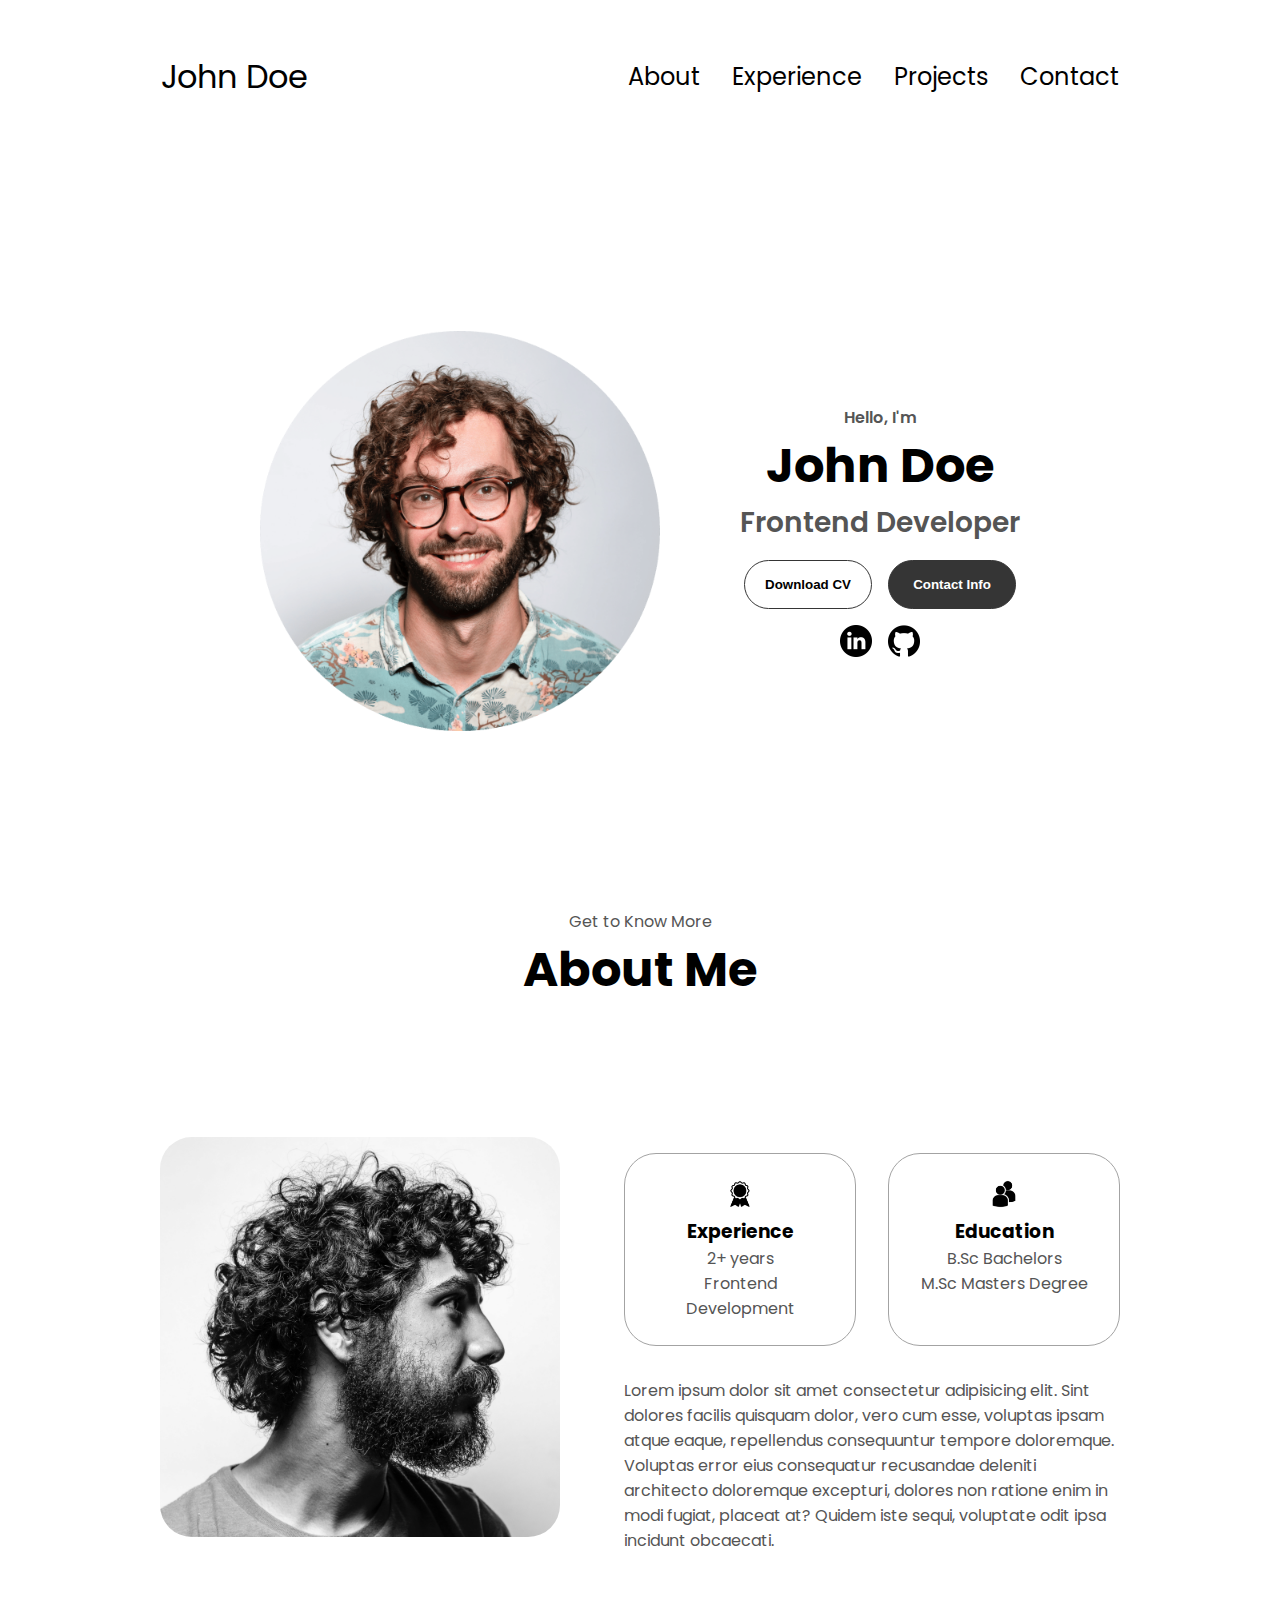
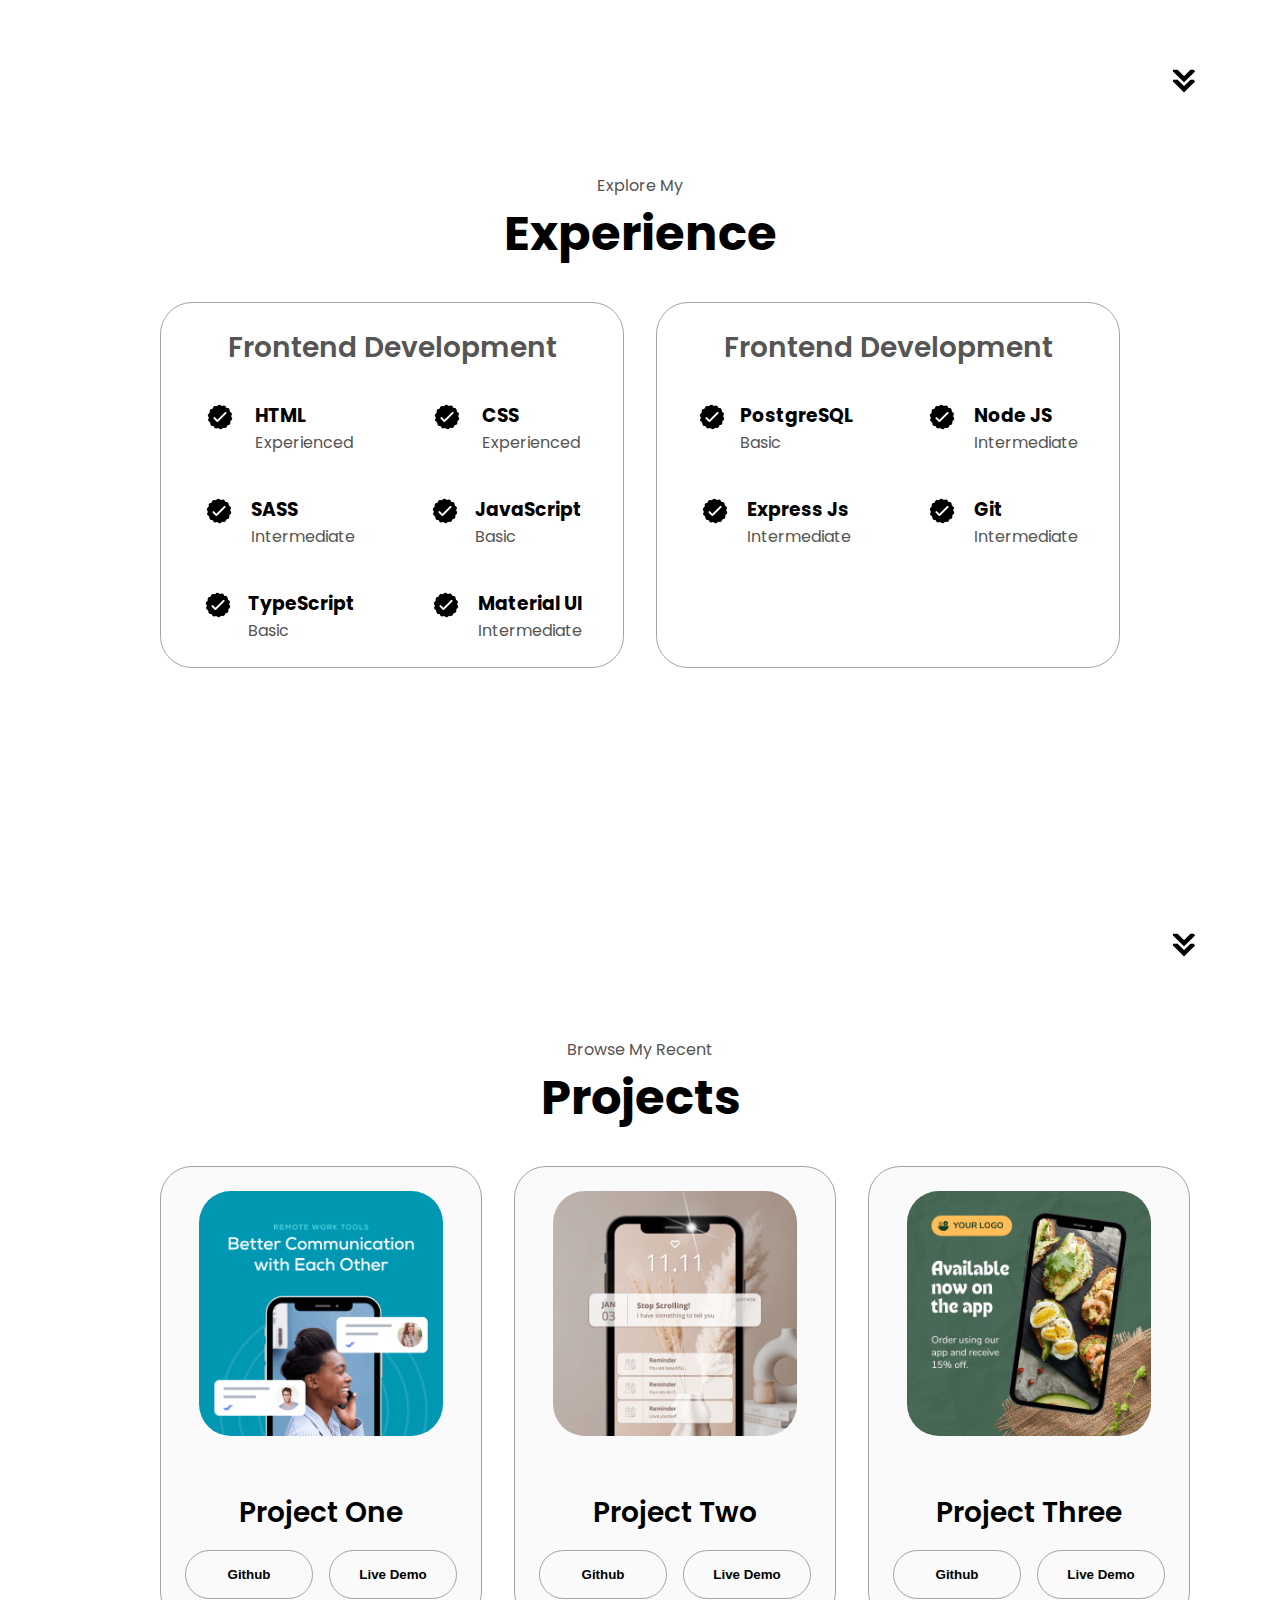
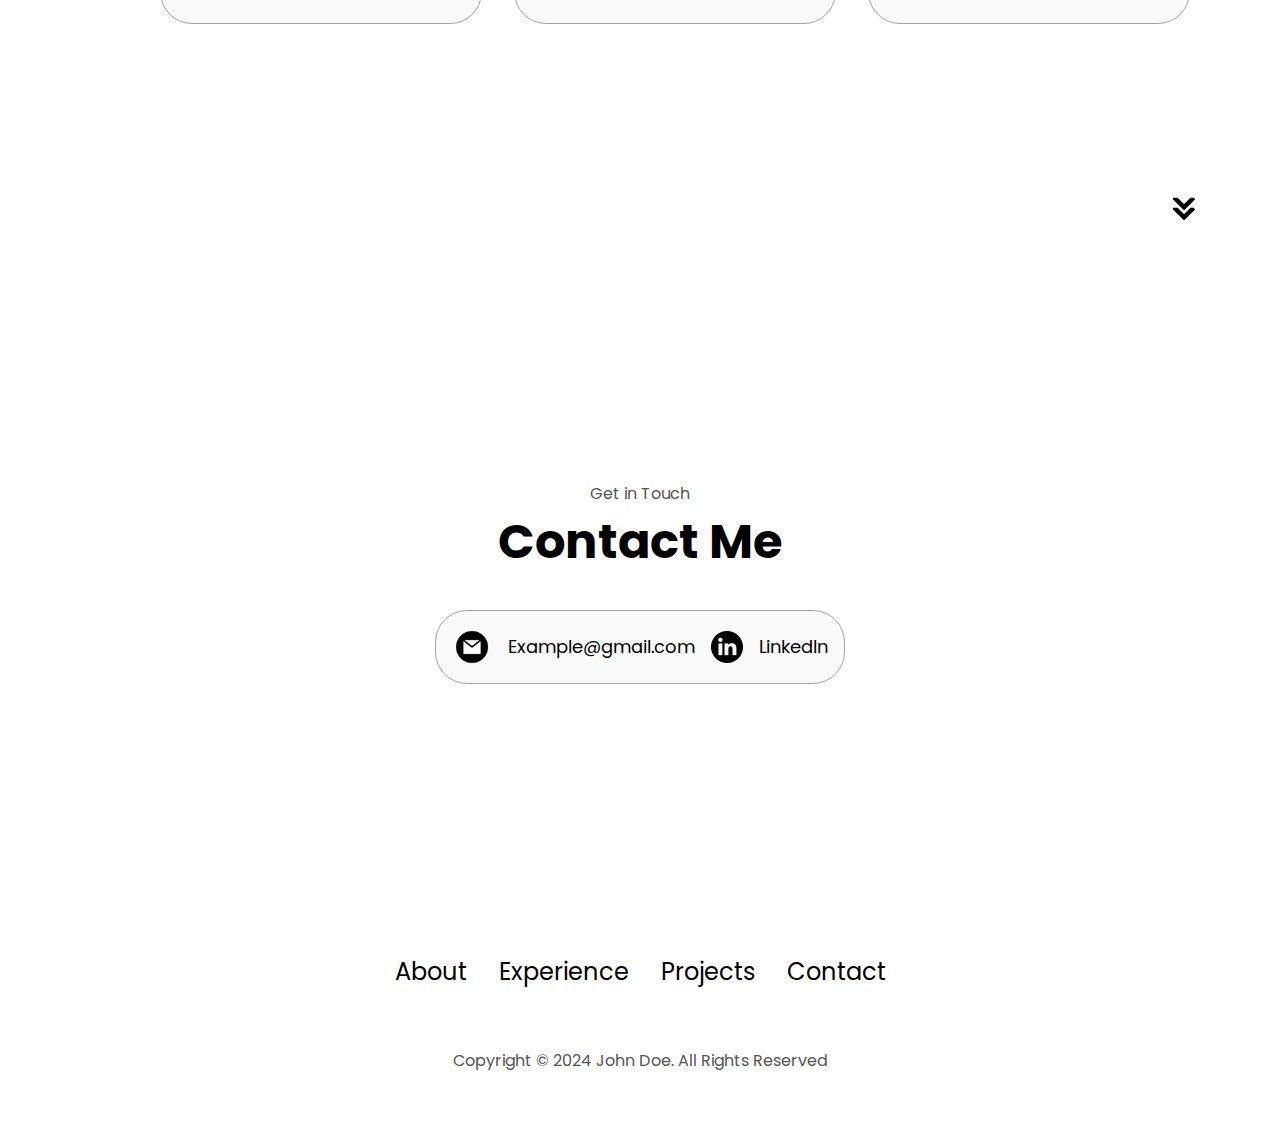
==== index.html @ 0620e992 "Finished My first WebSite" ====
<!DOCTYPE html>
<html lang="en">
<head>
    <meta charset="UTF-8">
    <meta name="viewport" content="width=device-width, initial-scale=1.0">
    <title>My Portfolio</title>
   <link rel="stylesheet" href="style.css"> 
   <link rel="stylesheet" href="mediaqueries.css"> 
</head>
<body>
  <nav id="desktop-nav">
    <div class="logo"> John Doe</div>
    <div>
        <ul class="nav-links">
            <li><a href="#about">About</a></li>
            <li><a href="#experience">Experience</a></li>
            <li><a href="#projects">Projects</a></li>
            <li><a href="#contact">Contact</a></li>
        </ul>
    </div>
  </nav>
  <nav id="hamburger-nav"> 
    <div class="logo"> Jhon Doe</div>
    <div class="hamburger-menu">
        <div class="hamburger-icon" onclick="toggleMenu()">
            <span></span>
            <span></span>
            <span></span>
        </div>
        <div class="menu-links">
            <li><a href="#about" onclick="toggleMenu()">About</a></li>
            <li><a href="#experience" onclick="toggleMenu()">Experience</a></li>
            <li><a href="#projects" onclick="toggleMenu()">Projects</a></li>
            <li><a href="#contact" onclick="toggleMenu()">Contacts</a></li>
        </div>
    </div>
  </nav>
  <section id="profile">
    <div class="section__pic-container">
        <img src="./assests/profile-pic.png" alt="John Doe profile picture">
    </div>
    <div class="section__text">
        <p class="section__text__p1"> Hello, I'm</p>
        <h1 class="title">John Doe</h1>
        <p class="section__text__p2">Frontend Developer</p>
        <div class="btn-container">
            <button class="btn btn-color-2" onclick="window.open('./assests/resume-example.pdf')">
                Download CV
            </button>
            <button class="btn btn-color-1" onclick="location.href='./#contact'">
                Contact Info
            </button>
        </div>
        <div id="socials-container">
            <img src="./assests/linkedin.png" alt="My linkedIn Profile"
                class="icon" onclick="location.href='https://linkedin.com/'">
            <img src="./assests/github.png" alt="My Github Profile"
                class="icon" onclick="location.href='https://Github.com/'">
        </div>
    </div>
  </section>
  <section id="about">
    <p class="section__text__p1">Get to Know More</p>
    <h1 class="title">About Me</h1>
    <div class="section-container">
        <div class="section__pic-container">
            <img src="./assests/about-pic.png" alt="Profile picture" class="about-pic">
        </div>
        <div class="about-details-container">
            <div class="about-containers">
                <div class="details-container">
                    <img src="./assests/experience.png" alt="Experience icon" class="icon">
                    <h3> Experience</h3>
                    <p>2+ years <br> Frontend Development</p>
                </div>
                <div class="details-container">
                    <img src="./assests/education.png" alt="Education icon" class="icon">
                    <h3> Education</h3>
                    <p>B.Sc Bachelors <br> M.Sc Masters Degree</p>
                </div>
            </div>
            <div class="text-container">
                <p>Lorem ipsum dolor sit amet consectetur adipisicing
                     elit. Sint dolores facilis quisquam dolor, vero 
                     cum esse, voluptas ipsam atque eaque, repellendus
                    consequuntur tempore doloremque. Voluptas error 
                    eius consequatur recusandae deleniti architecto
                    doloremque excepturi, dolores non ratione enim 
                    in modi fugiat, placeat at? Quidem iste sequi,
                    voluptate odit ipsa incidunt obcaecati.</p>
            </div>
        </div>
    </div>
    <img src="./assests/arrow.png" alt="Arrow icon" class="icon arrow" onclick="location.href='./#experience'">
  </section>
  <section id="experience">
    <p class="section__text__p1">Explore My</p>
    <h1 class="title">Experience</h1>
        <div class="experience-details-container">
            <div class="about-containers">
                <div class="details-container">
                    <h1 class="experience-sub-title">Frontend Development</h1>
                    <div class="article-container">
                        <article>
                            <img src="./assests/checkmark.png" alt="Experience icon" class="icon">
                            <div>
                                <h3>HTML</h3>
                                <p>Experienced</p>
                            </div>
                        </article>
                        <article>
                            <img src="./assests/checkmark.png" alt="Experience icon" class="icon">
                            <div>
                                <h3>CSS</h3>
                                <p>Experienced</p>
                            </div>
                        </article>
                        <article>
                            <img src="./assests/checkmark.png" alt="Experience icon" class="icon">
                            <div>
                                <h3>SASS</h3>
                                <p>Intermediate</p>
                            </div>
                        </article>
                        <article>
                            <img src="./assests/checkmark.png" alt="Experience icon" class="icon">
                            <div>
                                <h3>JavaScript</h3>
                                <p>Basic</p>
                            </div>
                        </article>
                        <article>
                            <img src="./assests/checkmark.png" alt="Experience icon" class="icon">
                            <div>
                                <h3>TypeScript</h3>
                                <p>Basic</p>
                            </div>
                        </article>
                        <article>
                            <img src="./assests/checkmark.png" alt="Experience icon" class="icon">
                            <div>
                                <h3>Material UI</h3>
                                <p>Intermediate</p>
                            </div>
                        </article>
                    </div>
                </div>
                <div class="details-container">
                    <h1 class="experience-sub-title">Frontend Development</h1>
                    <div class="article-container">
                        <article>
                            <img src="./assests/checkmark.png" alt="Experience icon" class="icon">
                            <div>
                                <h3>PostgreSQL</h3>
                                <p>Basic</p>
                            </div>
                        </article>
                        <article>
                            <img src="./assests/checkmark.png" alt="Experience icon" class="icon">
                            <div>
                                <h3>Node JS</h3>
                                <p>Intermediate</p>
                            </div>
                        </article>
                        <article>
                            <img src="./assests/checkmark.png" alt="Experience icon" class="icon">
                            <div>
                                <h3>Express Js</h3>
                                <p>Intermediate</p>
                            </div>
                        </article>
                        <article>
                            <img src="./assests/checkmark.png" alt="Experience icon" class="icon">
                            <div>
                                <h3>Git</h3>
                                <p>Intermediate</p>
                            </div>
                        </article>
                    </div>
                </div>
            </div>
        </div>
        <img src="./assests/arrow.png" alt="Arrow icon" class="icon arrow" onclick="location.href='./#projects'">
  </section>
  <section id="projects">
    <P class="section__text__p1">Browse My Recent</P>
    <h1 class="title">Projects</h1>
    <div class="experience-details-container">
        <div class="about-containers">
            <div class="details-container color-container">
            <div class="article-container">
                <img src="./assests/project-1.png" alt="Project 1" class="project-img">
                <h2 class="experience-sub-title project-title">Project One</h2>
            </div>
            <div class="btn-container">
                <button class="btn btn-color-2 project-btn" onclick="location.href='https://github.com//'">
                    Github
                </button>
                <button class="btn btn-color-2 project-btn" onclick="location.href='https://github.com//'">
                    Live Demo
                </button>
            </div>
            </div>
            <div class="details-container color-container">
            <div class="article-container">
                <img src="./assests/project-2.png" alt="Project 2" class="project-img">
                <h2 class="experience-sub-title project-title">Project Two</h2>
            </div>
            <div class="btn-container">
                <button class="btn btn-color-2 project-btn" onclick="location.href='https://github.com//'">
                    Github
                </button>
                <button class="btn btn-color-2 project-btn" onclick="location.href='https://github.com//'">
                    Live Demo
                </button>
            </div>
            </div>
            <div class="details-container color-container">
            <div class="article-container">
                <img src="./assests/project-3.png" alt="Project 3" class="project-img">
                <h2 class="experience-sub-title project-title">Project Three</h2>
            </div>
            <div class="btn-container">
                <button class="btn btn-color-2 project-btn" onclick="location.href='https://github.com//'">
                    Github
                </button>
                <button class="btn btn-color-2 project-btn" onclick="location.href='https://github.com//'">
                    Live Demo
                </button>
            </div>
            </div></div>
    </div>
    <img src="./assests/arrow.png" alt="Arrow icon" class="icon arrow" onclick="location.href='./#projects'">
  </section>
  <section id="contact">
    <p class="section__text__p1">Get in Touch</p>
    <h1 class="title">Contact Me</h1>
    <div class="contact-info-upper-container">
        <div class="contact-info-container">
            <img src="./assests/email.png" alt="Email icon" class="icon contact-icon email-icon">
            <p><a href="mailto:examplemail@gmail.com">Example@gmail.com</a></p>
        </div>
        <div class="contact-info-container">
            <img src="./assests/linkedin.png" alt="linkedIn icon" class="icon contact-icon ">
            <p><a href="https://www.linkedin.com">LinkedIn</a></p>
        </div>
    </div>
  </section>
  <footer>
    <nav>
        <div class="nav-links-container">
            <ul class="nav-links">
            <li><a href="#about">About</a></li>
            <li><a href="#experience">Experience</a></li>
            <li><a href="#projects">Projects</a></li>
            <li><a href="#contact">Contact</a></li>
            </ul>
        </div>
    </nav>
    <p>Copyright &#169; 2024 John Doe. All Rights Reserved</p>
  </footer>
 <script src="script.js"></script>   
</body>
</html>
---- style.css ----
/*GENERAL*/

@import url("https://fonts.googleapis.com/css2?family=Poppins:wght@300;400;500;600&display=swap");

*{
    margin: 0;
    padding: 0;

}
body{
    font-family: "Poppins", sans-serif;
}
html{
    scroll-behavior: smooth;
}
p{
    color: rgb(85,85,85);
}

/*TRANSITION*/

a, .btn{
    transition: all 300ms ease;
}

/*DESKTOP NAV*/

nav, 
.nav-links {
    display: flex;
}

nav {
    justify-content: space-around;
    align-items: center;
    height: 17vh;
}

.nav-links{
    gap: 2rem;
    list-style: none;
    font-size: 1.5rem;
}

a {
    color: black;
    text-decoration: none;
    text-decoration: white;
}

a:hover{
    color: grey;
    text-decoration: underline;
    text-underline-offset: 1rem;
    text-decoration-color: rgb(181,181,181);
}

.logo{
    font-size: 2rem;
}

.logo:hover{
    cursor: default;
}

/*HAMBURGER MENU*/

#hamburger-nav{
    display: none;
}
.hamburger-menu{
    position: relative;
    display: inline-block;
}

.hamburger-icon{
    display: flex;
    flex-direction: column;
    justify-content: space-between;
    height: 24px;
    width: 30px;
    cursor: pointer;
}

.hamburger-icon span {
    width: 100%;
    height: 2px;
    background-color: black;
    transition: all 0.3 ease-in-out;
}

.menu-links{
    position: absolute;
    top: 100%;
    right: 0;
    background-color: white;
    width: fit-content;
    max-height: 0;
    overflow: hidden;
    transition: all 0.3 ease-in-out;
}

.menu-links a{
    display: block;
    padding: 10px;
    text-align: center;
    font-size: 1.5rem;
    color: black;
    text-decoration: none;
    transition: all 0.3 ease-in-out;
}

.menu-links li{
    list-style: none;
}

.menu-links.open{
    max-height: 300px;
}

.hamburger-icon.open span:first-child{
transform: rotate(45deg) translate(10px,5px);
}
.hamburger-icon.open span:nth-child{
opacity: 0;
}
.hamburger-icon.open span:last-child{
transform: rotate(-45deg) translate(10px,-5px);
}

.hamburger-icon span:first-child{
    transform: none;
}
.hamburger-icon span :first-child{
    opacity: 1;
}
.hamburger-icon span :first-child{
    transform: none;
}

/*SECTION*/

section{
    padding-top: 4vh;
    height: 96vh;
    margin: 0 10rem;
    box-sizing: border-box;
    min-height: fit-content ;
}

.section-container{
    display: flex;
}

/*PROFILE SECTION*/
#profile{
    display: flex;
    justify-content: center;
    gap: 5rem;
    height: 80vh;
}

.section__pic-container{
    display:flex ;
    height: 400px;
    width: 400px;
    margin: auto 0;
}

.section__text{
    align-self: center;
    text-align: center;
}

.section__text p{
    font-weight: 600 ;
}

.section__text__p1{
    text-align: center;
}
.section__text__p2{
    font-size: 1.75rem;
    margin-bottom: 1rem;
}

.title{
    font-size: 3rem;
    text-align: center;
}

#socials-container{
    display: flex;
    justify-content: center;
    margin-top: 1rem;
    gap: 1rem;
}

/*ICONS*/

.icon{
    cursor:pointer ;
    height: 2rem;
}

/*BUTTONS*/

.btn-container{
    display: flex;
    justify-content: center;
    gap: 1rem;
}

.btn{
    font-weight: 600;
    transition: all 300ms ease;
    padding: 1rem;
    width: 8rem;
    border-radius: 2rem;
}

.btn-color-1, .btn-color-2{
    border: rgb(53,53,53) 0.1rem solid;
}
.btn-color-1:hover, .btn-color-2:hover{
    cursor: pointer;
}
.btn-color-1,
.btn-color-2:hover{
    background: rgb(53,53,53);
    color: white;
}

.btn-color-1:hover{
    background: rgb(0, 0,0);
}
.btn-color-2{
    background: none;
}
.btn-color-2:hover{
    border: rgb(255, 255, 255) 0.1rem solid;
}

.btn-container{
    gap: 1rem;
}

/*ABOUT SECTION*/

#about{
    position: relative;
}

.about-containers{
    gap: 2rem;
    margin-bottom: 2rem;
    margin-top: 2rem;
}

.about-details-container{
    justify-content: center;
    flex-direction: column;
}

.about-containers, .about-details-container{
    display: flex;
}

.about-pic{
    border-radius: 2rem;
}

.arrow{
    position: absolute;
    right: -5rem;
    bottom: 2.5rem;
}

.details-container{
    padding: 1.5rem;
    flex: 1;
    background: white;
    border-radius: 2rem;
    border: rgb(53, 53, 53) 0.1rem solid;
    border-color: rgb(163, 163, 163);
    text-align: center;
}

.section-container{
    gap: 4rem;
    height: 80%;
}

.section__pic-container{
    height: 400px;
    width: 400px;
    margin: auto 0;
}

/*EXPERIENCE SECTION*/

#experience{
    position: relative;
}

.experience-sub-title{
    color: rgb(85, 85, 85);
    font-weight: 600;
    font-size: 1.75rem;
    margin-bottom: 2rem;
}

.experience-details-container{
    display: flex;
    justify-content: center;
    flex-direction: column;
}

.article-container{
    display: flex;
    text-align: initial;
    flex-wrap: wrap;
    flex-direction: row;
    gap: 2.5rem;
    justify-content: space-around;
}

article{
    display: flex;
    width: 10rem;
    justify-content: space-around;
    gap: 0.5rem;
}
article .icon{
    cursor: default;
}

/*PROJECTS SECTION*/

#projects{
    position: relative;
}

.color-container{
    border-color: rgb(163, 163, 163);
    background: rgb(250, 250, 250);
}

.project-img{
    border-radius: 2rem;
    width: 90%;
    height: 90%;
}

.project-title{
    margin: 1rem;
    color: black;
}

.project-btn{
    color: black;
    border-color: rgb(163, 163, 163);
}

/*CONTACT SECTION*/

#contact{
    display: flex;
    justify-content: center;
    flex-direction: column;
    height: 70vh;
}

.contact-info-upper-container{
    display: flex;
    justify-content: center;
    border-radius: 2rem;
    border: rgb(53, 53, 53) 0.1rem solid;
    border-color: rgb(163, 163, 163);
    background: rgb(250, 250, 250);
    margin: 2rem auto;
    padding: 0.5rem;
}

.contact-info-container{
    display: flex;
    align-items: center;
    justify-content: center;
    gap: 1rem;
    margin: 0.5rem;
}

.contact-info-container p{
    font-size: large;
}

.contact-icon{
    cursor: default;
}

.email-icon{
    height: 2.5rem;
}

/*FOOTER SECTION*/

footer{
    height: 26vh;
    margin: 0 1rem;
}

footer p{
    text-align: center;
}
---- mediaqueries.css ----
@media screen and (max-width:1200px){
    #profile{
        height: 83vh;
        margin-bottom: 6rem;
    }
    .about-containers{
        flex-wrap: wrap;
    }
}
@media screen and (max-width:1200px){
    #desktop-nav{
        display: none;
    }
    #hamburger-nav{
        display: flex;
    }
    #experience, .experience-details-container{
        margin-top: 2rem;
    }
    #profile, .section-container{
        display: block;
    }
    .arrow{
        display: none;
    }
    section, .section-container{
        height: fit-content;
    }
    section{
        margin: 0 5%;
    }
    .section__pic-container{
        width: 275px;
        height: 275px;
        margin: auto 0 2rem;
    }
    .about-containers{
        margin-top: 0;
    }

}

@media screen and (max-width:600px){
    #contact, footer{
        height: 40vh;
    }
    #profile{
        height: 83vh;
        margin-bottom: 0;
    }
    article{
        font-size: 1rem;
    }
    footer nav{
        height: fit-content;
        margin-bottom: 2rem;
    }
    .about-containers, .contact-info-container, .btn-container{
        flex-wrap: wrap;
    }
    .contact-info-container{
        margin: 0;
    }
    .contact-info-container p, .nav-links li a{
        font-size: 1rem;
    }
    .experience-sub-title{
        font-size: 1.25rem;
    }
    .logo{
        font-size: 1.5rem;
    }
    .nav-links{
        flex-direction: column;
        gap: 0.5rem;
        text-align: center;
    }
    .section__pic-container{
        width: auto;
        height: 46vw;
        justify-content: center;
    }
    .section__text__p2{
        font-size: 1.25rem;
    }
    .title{
        font-size: 2rem;
    }
    .text-container{
        text-align: justify;
    }
}
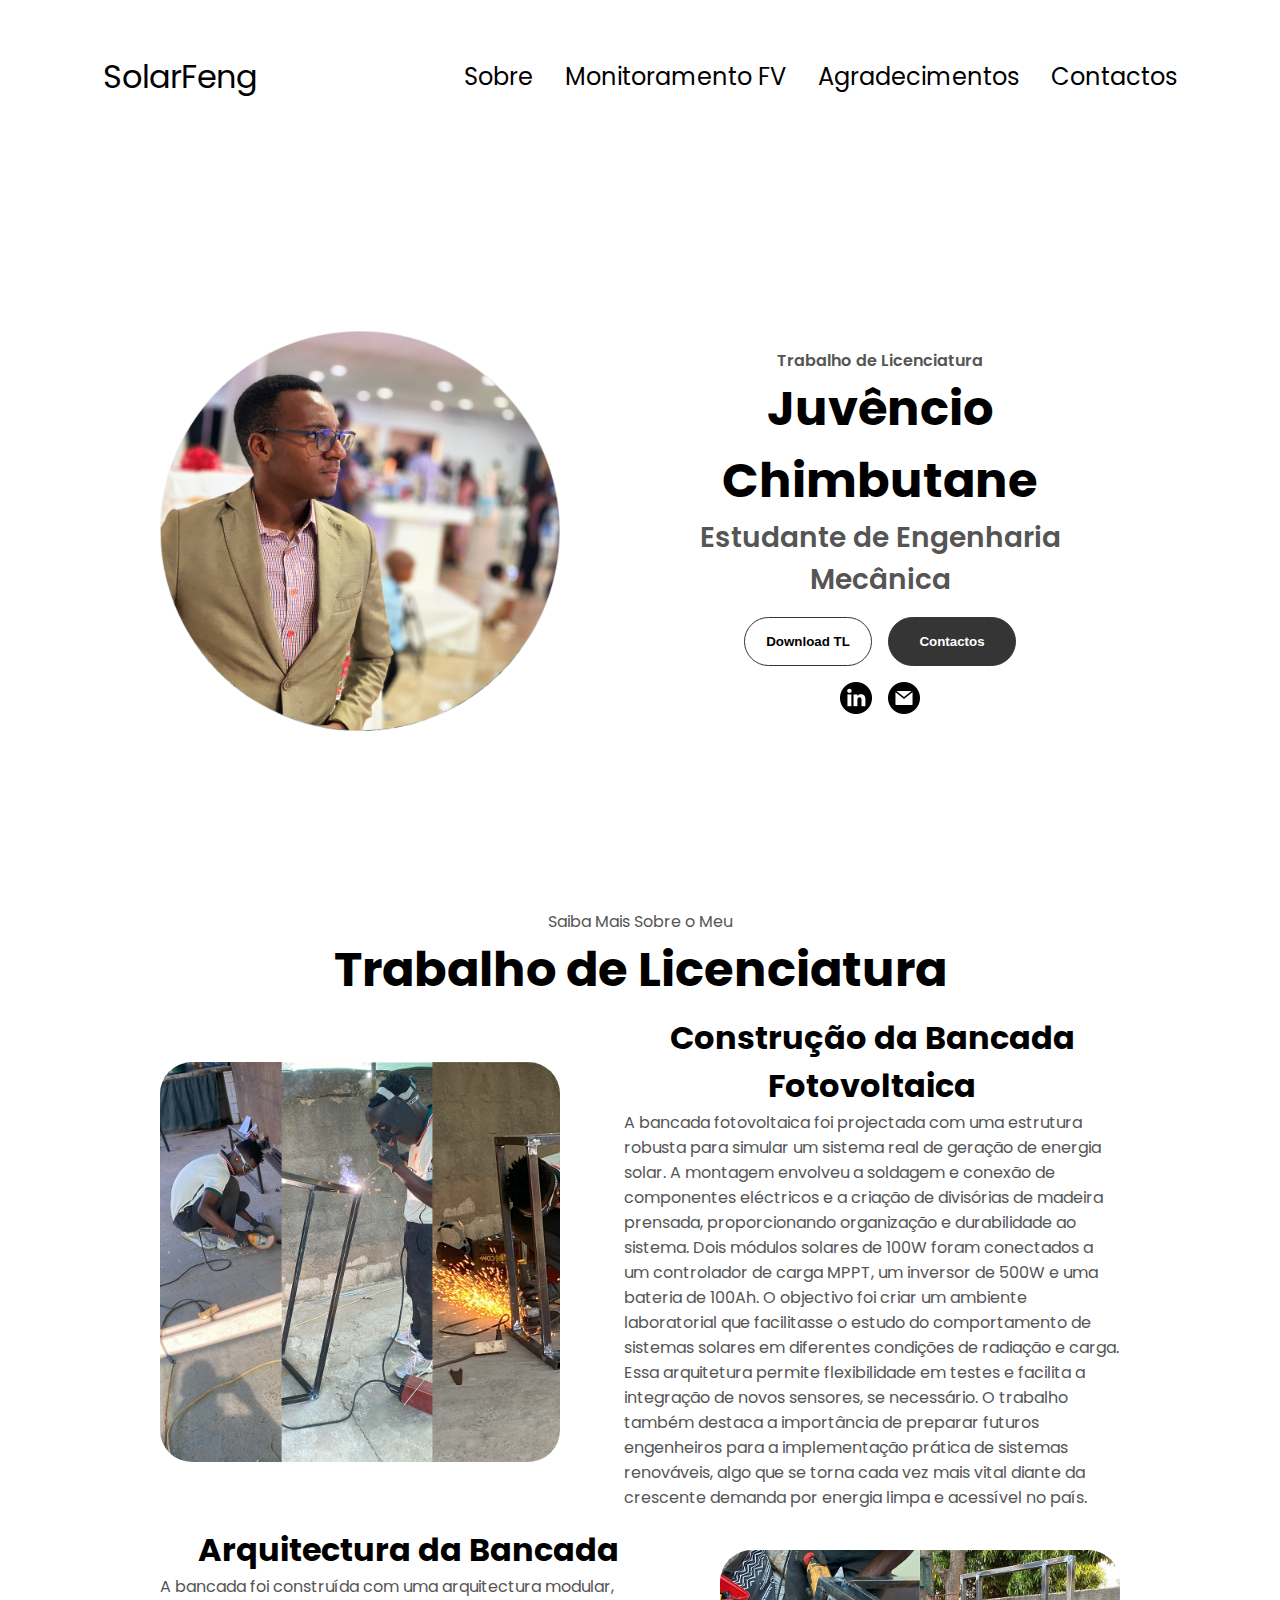
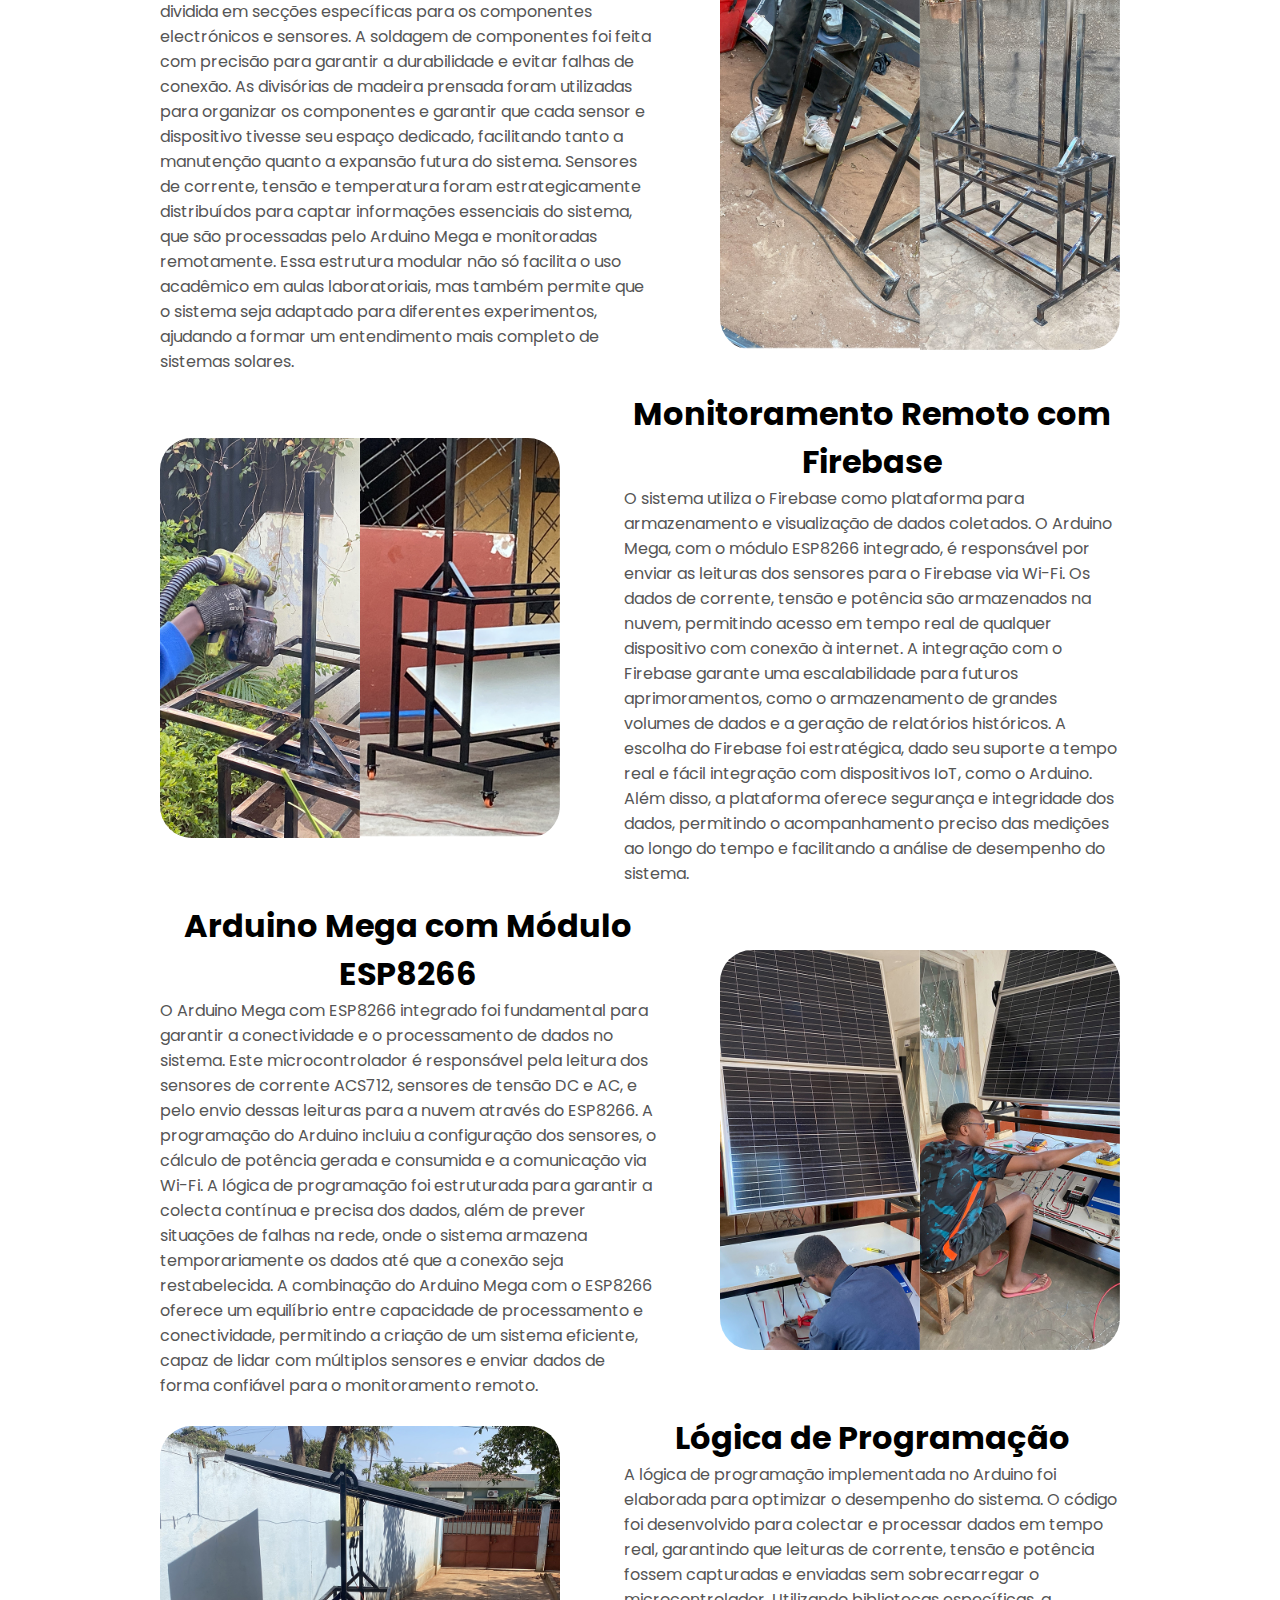
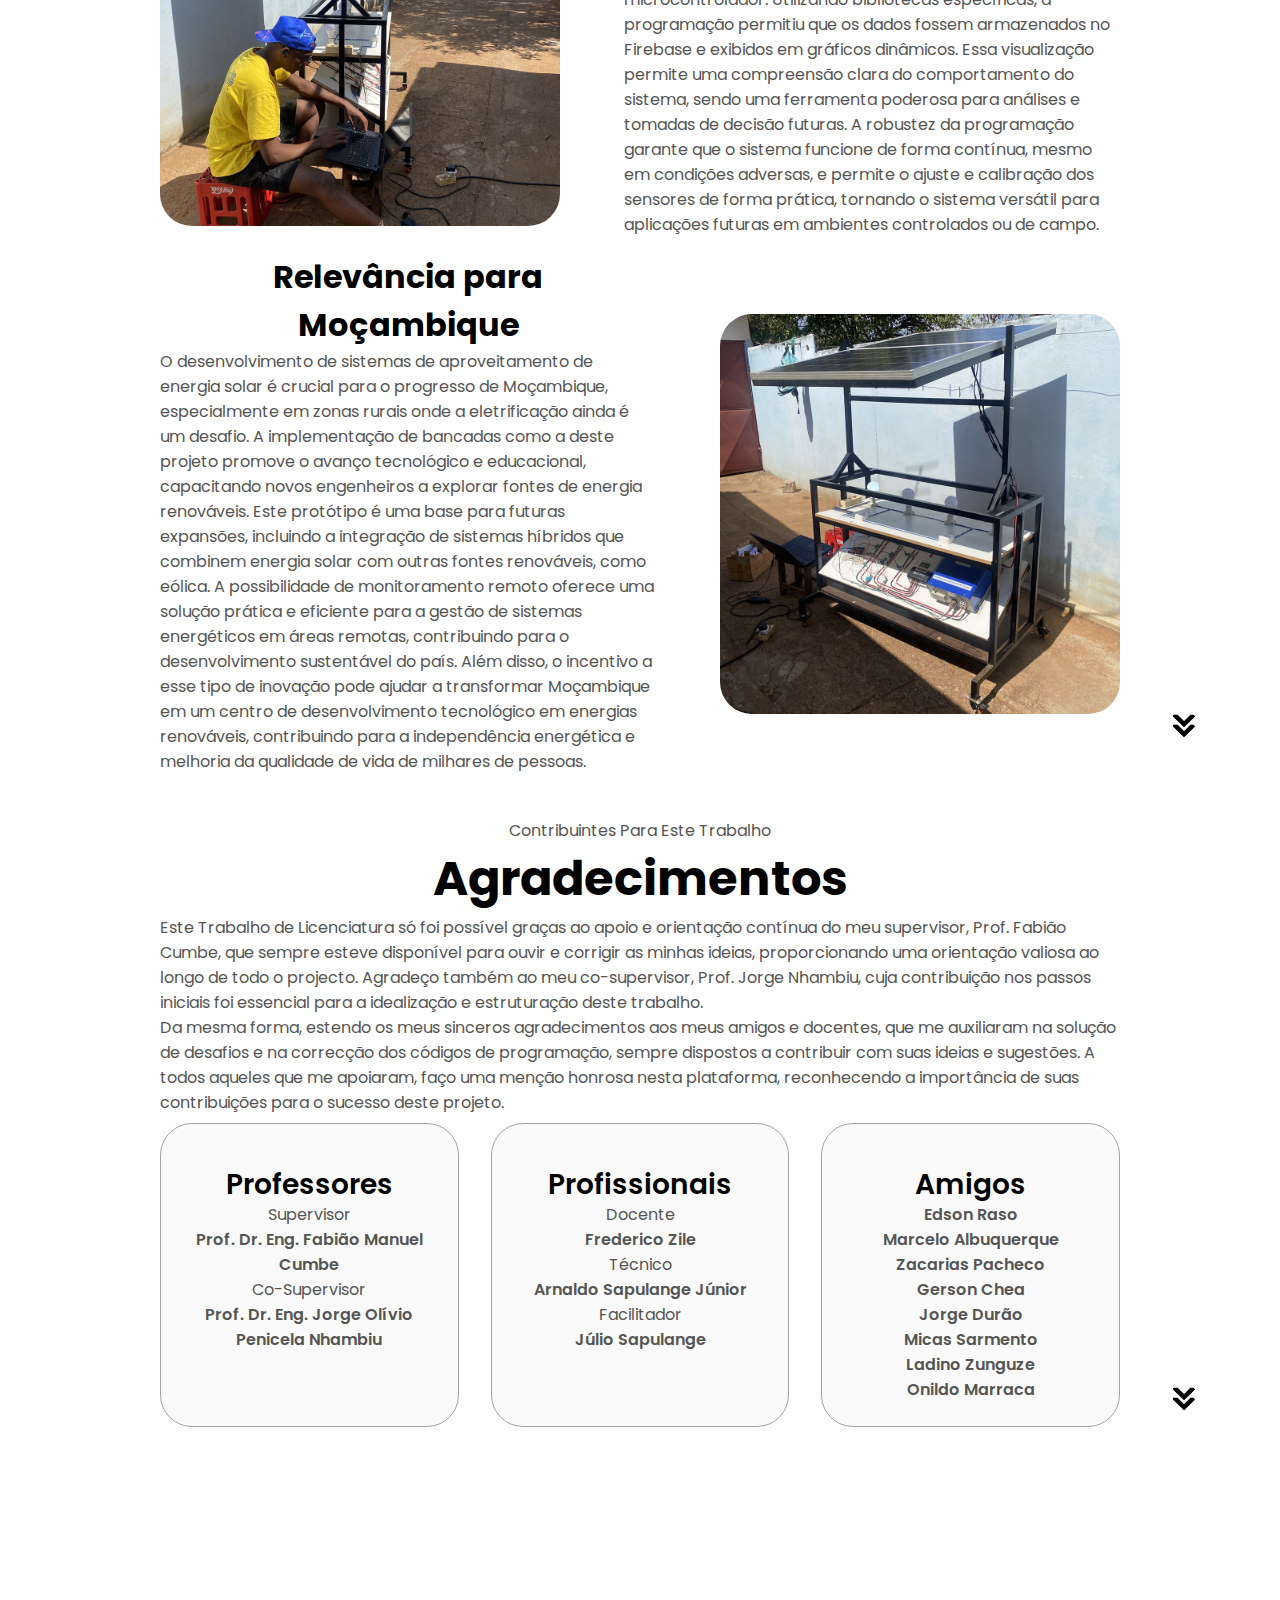
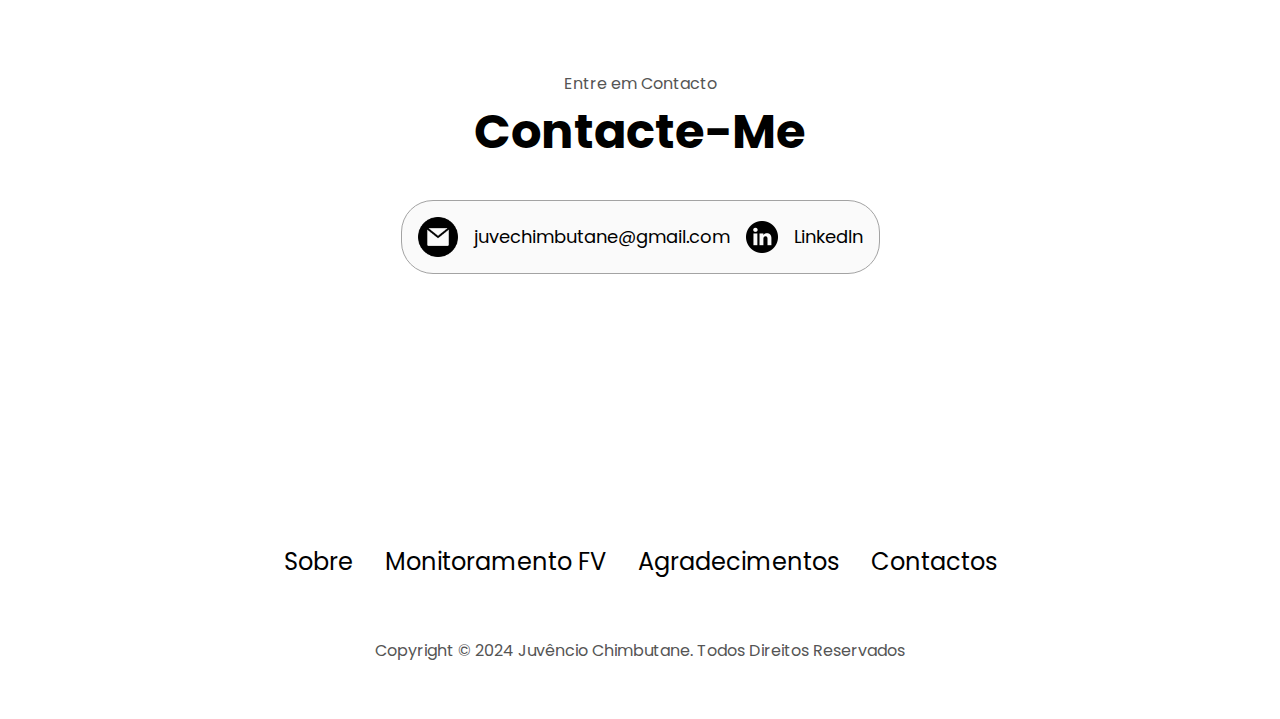
==== commit 5aea822d: "SolarFeng Test" ====
--- a/index.html
+++ b/index.html
@@ -3,24 +3,24 @@
 <head>
     <meta charset="UTF-8">
     <meta name="viewport" content="width=device-width, initial-scale=1.0">
-    <title>My Portfolio</title>
+    <title>Solar Feng</title>
    <link rel="stylesheet" href="style.css"> 
    <link rel="stylesheet" href="mediaqueries.css"> 
 </head>
 <body>
   <nav id="desktop-nav">
-    <div class="logo"> John Doe</div>
+    <div class="logo"> SolarFeng</div>
     <div>
         <ul class="nav-links">
-            <li><a href="#about">About</a></li>
-            <li><a href="#experience">Experience</a></li>
-            <li><a href="#projects">Projects</a></li>
-            <li><a href="#contact">Contact</a></li>
+            <li><a href="#about">Sobre</a></li>
+            <li><a href="experience.html">Monitoramento FV</a></li>
+            <li><a href="#projects">Agradecimentos</a></li>
+            <li><a href="#contact">Contactos</a></li>
         </ul>
     </div>
   </nav>
   <nav id="hamburger-nav"> 
-    <div class="logo"> Jhon Doe</div>
+    <div class="logo">SolarFeng</div>
     <div class="hamburger-menu">
         <div class="hamburger-icon" onclick="toggleMenu()">
             <span></span>
@@ -28,221 +28,364 @@
             <span></span>
         </div>
         <div class="menu-links">
-            <li><a href="#about" onclick="toggleMenu()">About</a></li>
-            <li><a href="#experience" onclick="toggleMenu()">Experience</a></li>
-            <li><a href="#projects" onclick="toggleMenu()">Projects</a></li>
-            <li><a href="#contact" onclick="toggleMenu()">Contacts</a></li>
+            <li><a href="#about" onclick="toggleMenu()">Sobre</a></li>
+            <li><a href="#experience" onclick="toggleMenu()">Monitoramento FV</a></li>
+            <li><a href="#projects" onclick="toggleMenu()">Agradecimentos</a></li>
+            <li><a href="#contact" onclick="toggleMenu()">Contactos</a></li>
         </div>
     </div>
   </nav>
   <section id="profile">
     <div class="section__pic-container">
-        <img src="./assests/profile-pic.png" alt="John Doe profile picture">
+        <img src="./assests/profile-pic1.png" alt="John Doe profile picture">
     </div>
     <div class="section__text">
-        <p class="section__text__p1"> Hello, I'm</p>
-        <h1 class="title">John Doe</h1>
-        <p class="section__text__p2">Frontend Developer</p>
+        <p class="section__text__p1"> Trabalho de Licenciatura</p>
+        <h1 class="title">Juvêncio Chimbutane</h1>
+        <p class="section__text__p2">Estudante de Engenharia Mecânica</p>
         <div class="btn-container">
-            <button class="btn btn-color-2" onclick="window.open('./assests/resume-example.pdf')">
-                Download CV
+            <button class="btn btn-color-2" onclick="window.open('./assests/TERMO DE ATRIBUIÇÃO DE TEMA DE PROJECTO DO CURSO_a.pdf')">
+                Download TL
             </button>
             <button class="btn btn-color-1" onclick="location.href='./#contact'">
-                Contact Info
+                Contactos
             </button>
         </div>
         <div id="socials-container">
             <img src="./assests/linkedin.png" alt="My linkedIn Profile"
-                class="icon" onclick="location.href='https://linkedin.com/'">
-            <img src="./assests/github.png" alt="My Github Profile"
-                class="icon" onclick="location.href='https://Github.com/'">
-        </div>
-    </div>
+                class="icon" onclick="location.href='https://linkedin.com/in/juvêncio-chimbutane-085a13297/'">
+            <img src="./assests/email.png" alt="icon contact-icon email-icon"
+                class="icon" onclick="location.href='https://juvechimbutane@gmail.com'">
+        </div>
+    </div>
+    
   </section>
   <section id="about">
-    <p class="section__text__p1">Get to Know More</p>
-    <h1 class="title">About Me</h1>
-    <div class="section-container">
-        <div class="section__pic-container">
-            <img src="./assests/about-pic.png" alt="Profile picture" class="about-pic">
-        </div>
-        <div class="about-details-container">
-            <div class="about-containers">
-                <div class="details-container">
-                    <img src="./assests/experience.png" alt="Experience icon" class="icon">
-                    <h3> Experience</h3>
-                    <p>2+ years <br> Frontend Development</p>
-                </div>
-                <div class="details-container">
-                    <img src="./assests/education.png" alt="Education icon" class="icon">
-                    <h3> Education</h3>
-                    <p>B.Sc Bachelors <br> M.Sc Masters Degree</p>
-                </div>
-            </div>
-            <div class="text-container">
-                <p>Lorem ipsum dolor sit amet consectetur adipisicing
-                     elit. Sint dolores facilis quisquam dolor, vero 
-                     cum esse, voluptas ipsam atque eaque, repellendus
-                    consequuntur tempore doloremque. Voluptas error 
-                    eius consequatur recusandae deleniti architecto
-                    doloremque excepturi, dolores non ratione enim 
-                    in modi fugiat, placeat at? Quidem iste sequi,
-                    voluptate odit ipsa incidunt obcaecati.</p>
-            </div>
-        </div>
-    </div>
+    <p class="section__text__p1">Saiba Mais Sobre o Meu</p>
+    <h1 class="title">Trabalho de Licenciatura</h1>
+
+    <!------------------------------------------------------------------------------------------->
+
+    <div class="section-container">
+        <div class="section__pic-container">
+            <img src="./assests/about-pic11.jpg" alt="Profile picture" class="about-pic">
+        </div>
+        <div class="about-details-container">
+          <div class="about-containers">
+            <div class="text-container">
+              <h1 class="section__text__p1">Construção da Bancada Fotovoltaica
+              </h1>
+                <p>A bancada fotovoltaica foi projectada com uma estrutura 
+                    robusta para simular um sistema real de geração de
+                     energia solar. A montagem envolveu a soldagem e conexão de componentes
+                      eléctricos e a criação de divisórias de madeira prensada,
+                       proporcionando organização e durabilidade ao sistema. 
+                       Dois módulos solares de 100W foram conectados a um controlador 
+                       de carga MPPT, um inversor de 500W e uma bateria de 100Ah. 
+                       O objectivo foi criar um ambiente laboratorial que facilitasse 
+                       o estudo do comportamento de sistemas solares em diferentes 
+                       condições de radiação e carga. Essa arquitetura permite flexibilidade 
+                       em testes e facilita a integração de novos sensores, 
+                       se necessário. O trabalho também destaca a importância de preparar 
+                       futuros engenheiros para a implementação prática de sistemas
+                        renováveis, algo que se torna cada vez mais vital diante da 
+                        crescente demanda por energia limpa e acessível no país.</p>
+            </div>
+          </div>
+        </div>
+    </div>
+    <div class="section-container">
+
+        <div class="about-details-container">
+
+          <div class="about-containers">
+            <div class="text-container">
+              <h1 class="section__text__p1">
+                Arquitectura da Bancada
+              </h1>
+                <p>
+                    A bancada foi construída com uma arquitectura 
+                    modular, dividida em secções específicas para
+                    os componentes electrónicos e sensores. A soldagem 
+                    de componentes foi feita com precisão para garantir 
+                    a durabilidade e evitar falhas de conexão. As divisórias 
+                    de madeira prensada foram utilizadas para organizar 
+                    os componentes e garantir que cada sensor e dispositivo 
+                    tivesse seu espaço dedicado, facilitando tanto a 
+                    manutenção quanto a expansão futura do sistema.
+                    Sensores de corrente, tensão e temperatura foram
+                    estrategicamente distribuídos para captar informações
+                    essenciais do sistema, que são processadas pelo
+                    Arduino Mega e monitoradas remotamente. Essa estrutura 
+                    modular não só facilita o uso acadêmico em aulas
+                    laboratoriais, mas também permite que o sistema seja 
+                    adaptado para diferentes experimentos, ajudando a 
+                    formar um entendimento mais completo de sistemas solares.
+                </p>
+            </div>
+          </div>
+        </div>
+        <div class="section__pic-container">
+            <img src="./assests/about-pic22.jpg" alt="Profile picture" class="about-pic">
+        </div>
+    </div>
+
+    <div class="section-container">
+        <div class="section__pic-container">
+            <img src="./assests/about-pic33.jpg" alt="Profile picture" class="about-pic">
+        </div>
+        <div class="about-details-container">
+          <div class="about-containers">
+            <div class="text-container">
+              <h1 class="section__text__p1">
+                Monitoramento Remoto com Firebase
+              </h1>
+                <p>
+                    O sistema utiliza o Firebase como plataforma para 
+                    armazenamento e visualização de dados coletados.
+                    O Arduino Mega, com o módulo ESP8266 integrado, 
+                    é responsável por enviar as leituras dos sensores 
+                    para o Firebase via Wi-Fi. Os dados de corrente,
+                    tensão e potência são armazenados na nuvem, permitindo 
+                    acesso em tempo real de qualquer dispositivo com 
+                    conexão à internet. A integração com o Firebase
+                    garante uma escalabilidade para futuros aprimoramentos,
+                    como o armazenamento de grandes volumes de dados e
+                    a geração de relatórios históricos. A escolha do 
+                    Firebase foi estratégica, dado seu suporte a tempo 
+                    real e fácil integração com dispositivos IoT, como 
+                    o Arduino. Além disso, a plataforma oferece segurança
+                    e integridade dos dados, permitindo o acompanhamento 
+                    preciso das medições ao longo do tempo e facilitando
+                    a análise de desempenho do sistema.
+                </p>
+            </div>
+          </div>
+        </div>
+        
+    </div>
+    
+    <!------------------------------------------------------------------------------------------->
+    <!------------------------------------------------------------------------------------------->
+
+    <div class="section-container">
+        <div class="about-details-container">
+          <div class="about-containers">
+            <div class="text-container">
+              <h1 class="section__text__p1">
+                Arduino Mega com Módulo ESP8266
+            </h1>
+                <p>
+                    O Arduino Mega com ESP8266 integrado foi 
+                    fundamental para garantir a conectividade 
+                    e o processamento de dados no sistema.
+                    Este microcontrolador é responsável pela 
+                    leitura dos sensores de corrente ACS712,
+                    sensores de tensão DC e AC, e pelo envio
+                    dessas leituras para a nuvem através do
+                    ESP8266. A programação do Arduino incluiu
+                    a configuração dos sensores, o cálculo 
+                    de potência gerada e consumida e a comunicação
+                    via Wi-Fi. A lógica de programação foi 
+                    estruturada para garantir a colecta contínua
+                    e precisa dos dados, além de prever
+                    situações de falhas na rede, onde o 
+                    sistema armazena temporariamente os 
+                    dados até que a conexão seja restabelecida. 
+                    A combinação do Arduino Mega com o ESP8266
+                    oferece um equilíbrio entre capacidade
+                    de processamento e conectividade, 
+                    permitindo a criação de um sistema 
+                    eficiente, capaz de lidar com múltiplos sensores
+                    e enviar dados de forma confiável para o 
+                    monitoramento remoto.
+                    </p>
+            </div>
+          </div>
+
+        </div>
+        <div class="section__pic-container">
+            <img src="./assests/about-pic44.jpg" alt="Profile picture" class="about-pic">
+        </div>
+    </div>
+    <div class="section-container">
+        <div class="section__pic-container">
+            <img src="./assests/about-pic5.jpg" alt="Profile picture" class="about-pic">
+        </div>
+        <div class="about-details-container">
+          <div class="about-containers">
+            <div class="text-container">
+              <h1 class="section__text__p1">
+                Lógica de Programação
+            </h1>
+                <p>
+                    A lógica de programação implementada no 
+                    Arduino foi elaborada para optimizar o 
+                    desempenho do sistema. O código foi 
+                    desenvolvido para colectar e processar 
+                    dados em tempo real, garantindo que 
+                    leituras de corrente, tensão e potência 
+                    fossem capturadas e enviadas sem sobrecarregar 
+                    o microcontrolador. Utilizando bibliotecas 
+                    específicas, a programação 
+                    permitiu que os dados fossem armazenados no 
+                    Firebase e exibidos em gráficos dinâmicos. 
+                    Essa visualização permite uma compreensão 
+                    clara do comportamento do sistema, sendo uma 
+                    ferramenta poderosa para análises e tomadas de 
+                    decisão futuras. A robustez da programação 
+                    garante que o sistema funcione de forma contínua, 
+                    mesmo em condições adversas, e permite o ajuste e 
+                    calibração dos sensores de forma prática, tornando 
+                    o sistema versátil para aplicações futuras em ambientes 
+                    controlados ou de campo.
+                </p>
+            </div>
+          </div>
+        </div>
+    </div>
+    <div class="section-container">
+        <div class="about-details-container">
+          <div class="about-containers">
+            <div class="text-container">
+              <h1 class="section__text__p1">
+                Relevância para Moçambique
+            </h1>
+                <p>
+                O desenvolvimento de sistemas de aproveitamento 
+                de energia solar é crucial para o progresso de
+                 Moçambique, especialmente em zonas rurais onde 
+                 a eletrificação ainda é um desafio. A implementação 
+                 de bancadas como a deste projeto promove o avanço 
+                 tecnológico e educacional, capacitando novos 
+                 engenheiros a explorar fontes de energia renováveis. 
+                 Este protótipo é uma base para futuras expansões, 
+                 incluindo a integração de sistemas híbridos que 
+                 combinem energia solar com outras fontes renováveis, 
+                 como eólica. A possibilidade de monitoramento remoto 
+                 oferece uma solução prática e eficiente para a gestão 
+                 de sistemas energéticos em áreas remotas, contribuindo 
+                 para o desenvolvimento sustentável do país. Além disso, 
+                 o incentivo a esse tipo de inovação pode ajudar a 
+                 transformar Moçambique em um centro de desenvolvimento 
+                 tecnológico em energias renováveis, contribuindo para a 
+                 independência energética e melhoria da qualidade de vida 
+                 de milhares de pessoas.     
+                </p>
+            </div>
+          </div>
+        </div>
+        <div class="section__pic-container">
+            <img src="./assests/about-pic6.jpg" alt="Profile picture" class="about-pic">
+        </div>
+    </div>
+    <!------------------------------------------------------------------------------------------->
+
     <img src="./assests/arrow.png" alt="Arrow icon" class="icon arrow" onclick="location.href='./#experience'">
   </section>
-  <section id="experience">
-    <p class="section__text__p1">Explore My</p>
-    <h1 class="title">Experience</h1>
-        <div class="experience-details-container">
-            <div class="about-containers">
-                <div class="details-container">
-                    <h1 class="experience-sub-title">Frontend Development</h1>
-                    <div class="article-container">
-                        <article>
-                            <img src="./assests/checkmark.png" alt="Experience icon" class="icon">
-                            <div>
-                                <h3>HTML</h3>
-                                <p>Experienced</p>
-                            </div>
-                        </article>
-                        <article>
-                            <img src="./assests/checkmark.png" alt="Experience icon" class="icon">
-                            <div>
-                                <h3>CSS</h3>
-                                <p>Experienced</p>
-                            </div>
-                        </article>
-                        <article>
-                            <img src="./assests/checkmark.png" alt="Experience icon" class="icon">
-                            <div>
-                                <h3>SASS</h3>
-                                <p>Intermediate</p>
-                            </div>
-                        </article>
-                        <article>
-                            <img src="./assests/checkmark.png" alt="Experience icon" class="icon">
-                            <div>
-                                <h3>JavaScript</h3>
-                                <p>Basic</p>
-                            </div>
-                        </article>
-                        <article>
-                            <img src="./assests/checkmark.png" alt="Experience icon" class="icon">
-                            <div>
-                                <h3>TypeScript</h3>
-                                <p>Basic</p>
-                            </div>
-                        </article>
-                        <article>
-                            <img src="./assests/checkmark.png" alt="Experience icon" class="icon">
-                            <div>
-                                <h3>Material UI</h3>
-                                <p>Intermediate</p>
-                            </div>
-                        </article>
-                    </div>
-                </div>
-                <div class="details-container">
-                    <h1 class="experience-sub-title">Frontend Development</h1>
-                    <div class="article-container">
-                        <article>
-                            <img src="./assests/checkmark.png" alt="Experience icon" class="icon">
-                            <div>
-                                <h3>PostgreSQL</h3>
-                                <p>Basic</p>
-                            </div>
-                        </article>
-                        <article>
-                            <img src="./assests/checkmark.png" alt="Experience icon" class="icon">
-                            <div>
-                                <h3>Node JS</h3>
-                                <p>Intermediate</p>
-                            </div>
-                        </article>
-                        <article>
-                            <img src="./assests/checkmark.png" alt="Experience icon" class="icon">
-                            <div>
-                                <h3>Express Js</h3>
-                                <p>Intermediate</p>
-                            </div>
-                        </article>
-                        <article>
-                            <img src="./assests/checkmark.png" alt="Experience icon" class="icon">
-                            <div>
-                                <h3>Git</h3>
-                                <p>Intermediate</p>
-                            </div>
-                        </article>
-                    </div>
-                </div>
-            </div>
-        </div>
-        <img src="./assests/arrow.png" alt="Arrow icon" class="icon arrow" onclick="location.href='./#projects'">
-  </section>
+
   <section id="projects">
-    <P class="section__text__p1">Browse My Recent</P>
-    <h1 class="title">Projects</h1>
+    <P class="section__text__p1">Contribuintes Para Este Trabalho</P>
+    <h1 class="title">Agradecimentos</h1>
+    <p>
+        Este Trabalho de Licenciatura só foi possível graças ao apoio e orientação contínua 
+        do meu supervisor, Prof. Fabião Cumbe, que sempre esteve disponível para ouvir e 
+        corrigir as minhas ideias, proporcionando uma orientação valiosa ao longo de todo 
+        o projecto. Agradeço também ao meu co-supervisor, Prof. Jorge Nhambiu, cuja 
+        contribuição nos passos iniciais foi essencial para a idealização e estruturação 
+        deste trabalho.
+    </p>
+    <p>
+        Da mesma forma, estendo os meus sinceros agradecimentos aos meus amigos e docentes, 
+        que me auxiliaram na solução de desafios e na correcção dos códigos de programação, 
+        sempre dispostos a contribuir com suas ideias e sugestões. A todos aqueles que me 
+        apoiaram, faço uma menção honrosa nesta plataforma, reconhecendo a importância de 
+        suas contribuições para o sucesso deste projeto.
+    </p>
     <div class="experience-details-container">
         <div class="about-containers">
             <div class="details-container color-container">
             <div class="article-container">
-                <img src="./assests/project-1.png" alt="Project 1" class="project-img">
-                <h2 class="experience-sub-title project-title">Project One</h2>
-            </div>
-            <div class="btn-container">
-                <button class="btn btn-color-2 project-btn" onclick="location.href='https://github.com//'">
-                    Github
-                </button>
-                <button class="btn btn-color-2 project-btn" onclick="location.href='https://github.com//'">
-                    Live Demo
-                </button>
-            </div>
-            </div>
+                <h2 class="experience-sub-title project-title">Professores</h2>
+            </div>
+            <P class="section__text__p1">Supervisor</P>
+            <div class="section__text">
+                <p class="section__text__p1">Prof. Dr. Eng. Fabião Manuel Cumbe</p>
+            </div>
+
+            <P class="section__text__p1">Co-Supervisor</P>
+            <div class="section__text">
+                <p class="section__text__p1">Prof. Dr. Eng. Jorge Olívio Penicela Nhambiu</p>
+            </div>
+
+            </div>
+
             <div class="details-container color-container">
-            <div class="article-container">
-                <img src="./assests/project-2.png" alt="Project 2" class="project-img">
-                <h2 class="experience-sub-title project-title">Project Two</h2>
-            </div>
-            <div class="btn-container">
-                <button class="btn btn-color-2 project-btn" onclick="location.href='https://github.com//'">
-                    Github
-                </button>
-                <button class="btn btn-color-2 project-btn" onclick="location.href='https://github.com//'">
-                    Live Demo
-                </button>
-            </div>
-            </div>
+                <div class="article-container">
+                    <h2 class="experience-sub-title project-title">Profissionais</h2>
+                </div>
+                <p class="section__text__p1">Docente</p>
+                <div class="section__text">
+                    <p class="section__text__p1">Frederico Zile</p>
+                </div>
+
+                <p class="section__text__p1">Técnico</p>
+                <div class="section__text">
+                    <p class="section__text__p1">Arnaldo Sapulange Júnior</p>
+                </div>
+                <p class="section__text__p1">Facilitador</p>
+                <div class="section__text">
+                    <p class="section__text__p1">Júlio Sapulange</p>
+                </div>
+            </div>
+
             <div class="details-container color-container">
-            <div class="article-container">
-                <img src="./assests/project-3.png" alt="Project 3" class="project-img">
-                <h2 class="experience-sub-title project-title">Project Three</h2>
-            </div>
-            <div class="btn-container">
-                <button class="btn btn-color-2 project-btn" onclick="location.href='https://github.com//'">
-                    Github
-                </button>
-                <button class="btn btn-color-2 project-btn" onclick="location.href='https://github.com//'">
-                    Live Demo
-                </button>
-            </div>
-            </div></div>
-    </div>
-    <img src="./assests/arrow.png" alt="Arrow icon" class="icon arrow" onclick="location.href='./#projects'">
+                <div class="article-container">
+                    <h2 class="experience-sub-title project-title">Amigos</h2>
+                </div>
+                <div class="section__text">
+                    <p class="section__text__p1">Edson Raso</p>
+                </div>
+                <div class="section__text">
+                    <p class="section__text__p1">Marcelo Albuquerque</p>
+                </div>
+                <div class="section__text">
+                    <p class="section__text__p1">Zacarias Pacheco</p>
+                </div>
+                <div class="section__text">
+                    <p class="section__text__p1">Gerson Chea</p>
+                </div>
+                <div class="section__text">
+                    <p class="section__text__p1">Jorge Durão</p>
+                </div>
+                <div class="section__text">
+                    <p class="section__text__p1">Micas Sarmento</p>
+                </div>
+                <div class="section__text">
+                    <p class="section__text__p1">Ladino Zunguze</p>
+                </div>
+                <div class="section__text">
+                    <p class="section__text__p1">Onildo Marraca</p>
+                </div>
+
+            </div>
+
+            
+        </div>
+    </div>
+    <img src="./assests/arrow.png" alt="Arrow icon" class="icon arrow" onclick="location.href='./#contact'">
   </section>
   <section id="contact">
-    <p class="section__text__p1">Get in Touch</p>
-    <h1 class="title">Contact Me</h1>
+    <p class="section__text__p1">Entre em Contacto</p>
+    <h1 class="title">Contacte-Me</h1>
     <div class="contact-info-upper-container">
         <div class="contact-info-container">
             <img src="./assests/email.png" alt="Email icon" class="icon contact-icon email-icon">
-            <p><a href="mailto:examplemail@gmail.com">Example@gmail.com</a></p>
+            <p><a href="mailto:juvechimbutane@gmail.com">juvechimbutane@gmail.com</a></p>
         </div>
         <div class="contact-info-container">
             <img src="./assests/linkedin.png" alt="linkedIn icon" class="icon contact-icon ">
-            <p><a href="https://www.linkedin.com">LinkedIn</a></p>
+            <p><a href="https://linkedin.com/in/juvêncio-chimbutane-085a13297/">LinkedIn</a></p>
         </div>
     </div>
   </section>
@@ -250,14 +393,14 @@
     <nav>
         <div class="nav-links-container">
             <ul class="nav-links">
-            <li><a href="#about">About</a></li>
-            <li><a href="#experience">Experience</a></li>
-            <li><a href="#projects">Projects</a></li>
-            <li><a href="#contact">Contact</a></li>
+            <li><a href="#about">Sobre</a></li>
+            <li><a href="experience.html">Monitoramento FV</a></li>
+            <li><a href="#projects">Agradecimentos</a></li>
+            <li><a href="#contact">Contactos</a></li>
             </ul>
         </div>
     </nav>
-    <p>Copyright &#169; 2024 John Doe. All Rights Reserved</p>
+    <p>Copyright &#169; 2024 Juvêncio Chimbutane. Todos Direitos Reservados</p>
   </footer>
  <script src="script.js"></script>   
 </body>
--- a/style.css
+++ b/style.css
@@ -142,7 +142,7 @@
 
 section{
     padding-top: 4vh;
-    height: 96vh;
+
     margin: 0 10rem;
     box-sizing: border-box;
     min-height: fit-content ;
@@ -253,8 +253,8 @@
 
 .about-containers{
     gap: 2rem;
-    margin-bottom: 2rem;
-    margin-top: 2rem;
+    margin-bottom: 0.5rem;
+    margin-top: 0.5rem;
 }
 
 .about-details-container{
@@ -284,6 +284,7 @@
     border: rgb(53, 53, 53) 0.1rem solid;
     border-color: rgb(163, 163, 163);
     text-align: center;
+    margin-bottom: 20px;
 }
 
 .section-container{
@@ -323,6 +324,7 @@
     flex-direction: row;
     gap: 2.5rem;
     justify-content: space-around;
+    margin-bottom: -20px;
 }
 
 article{
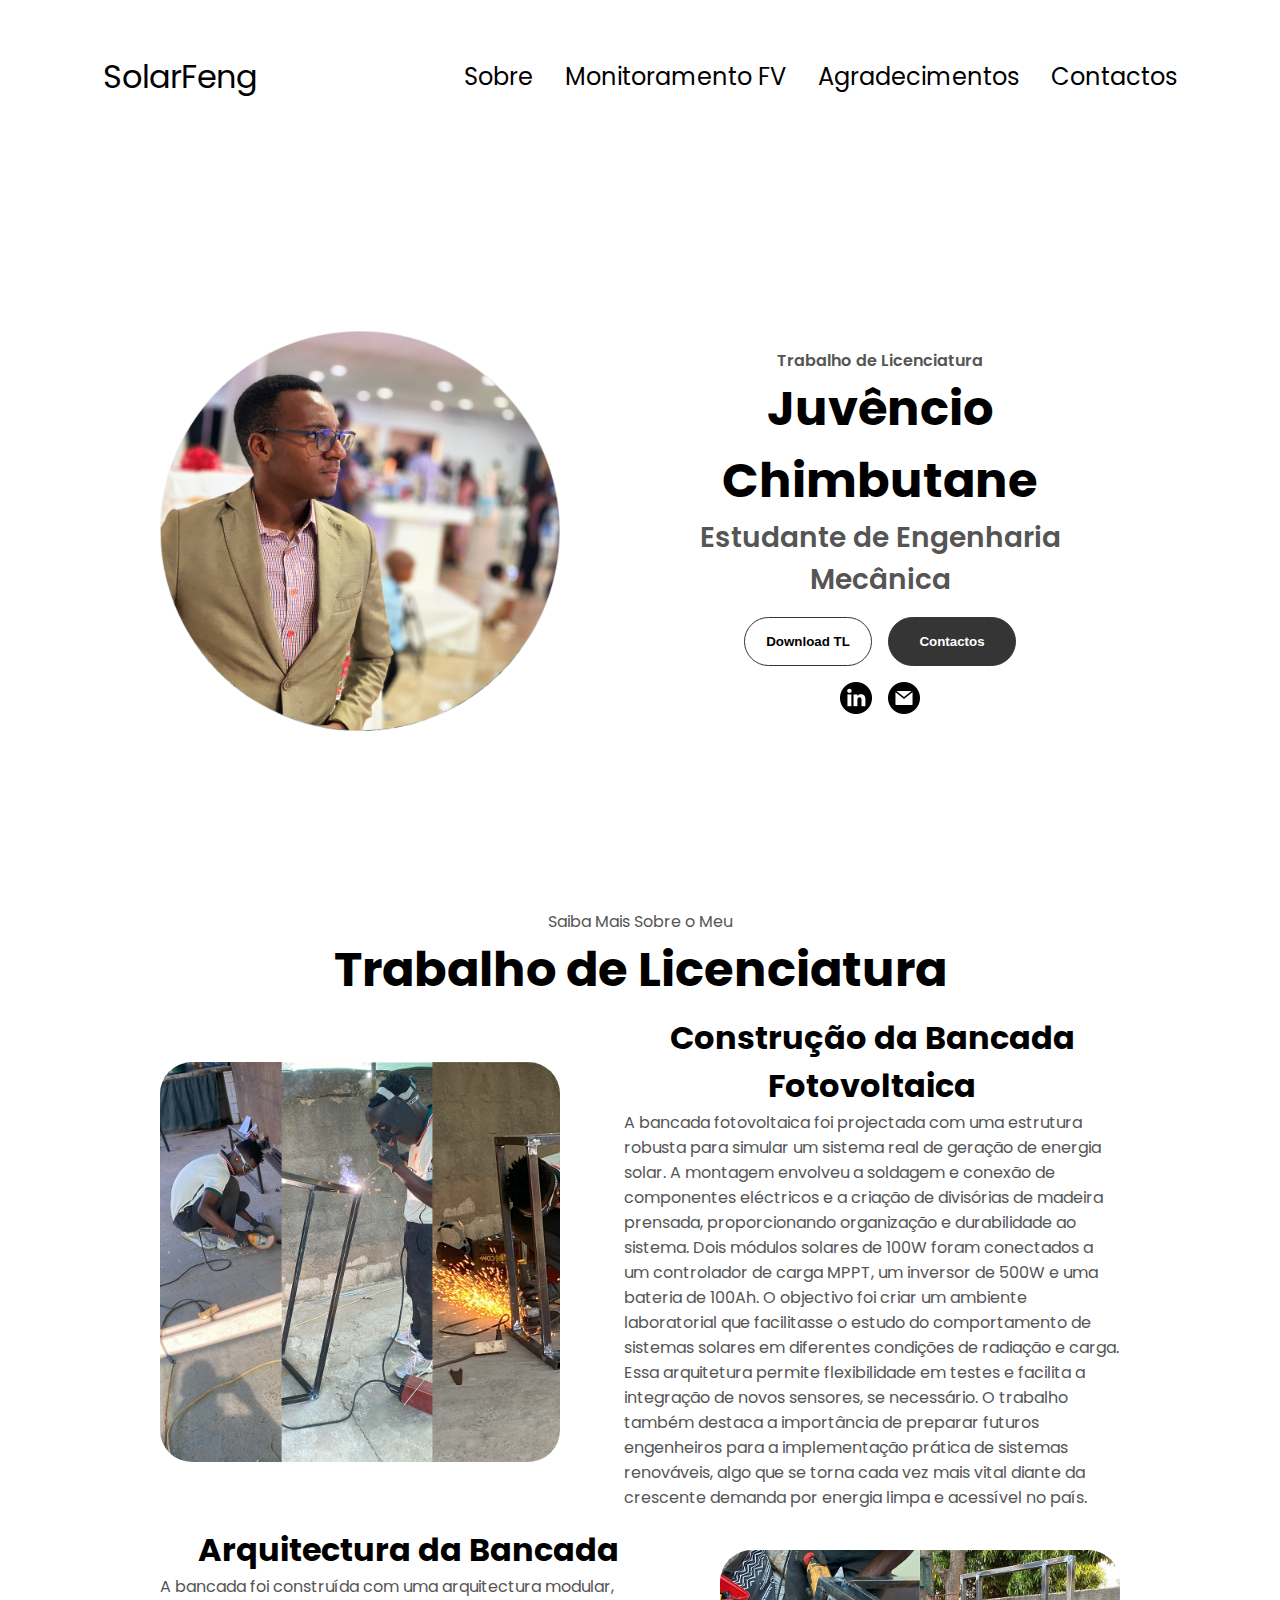
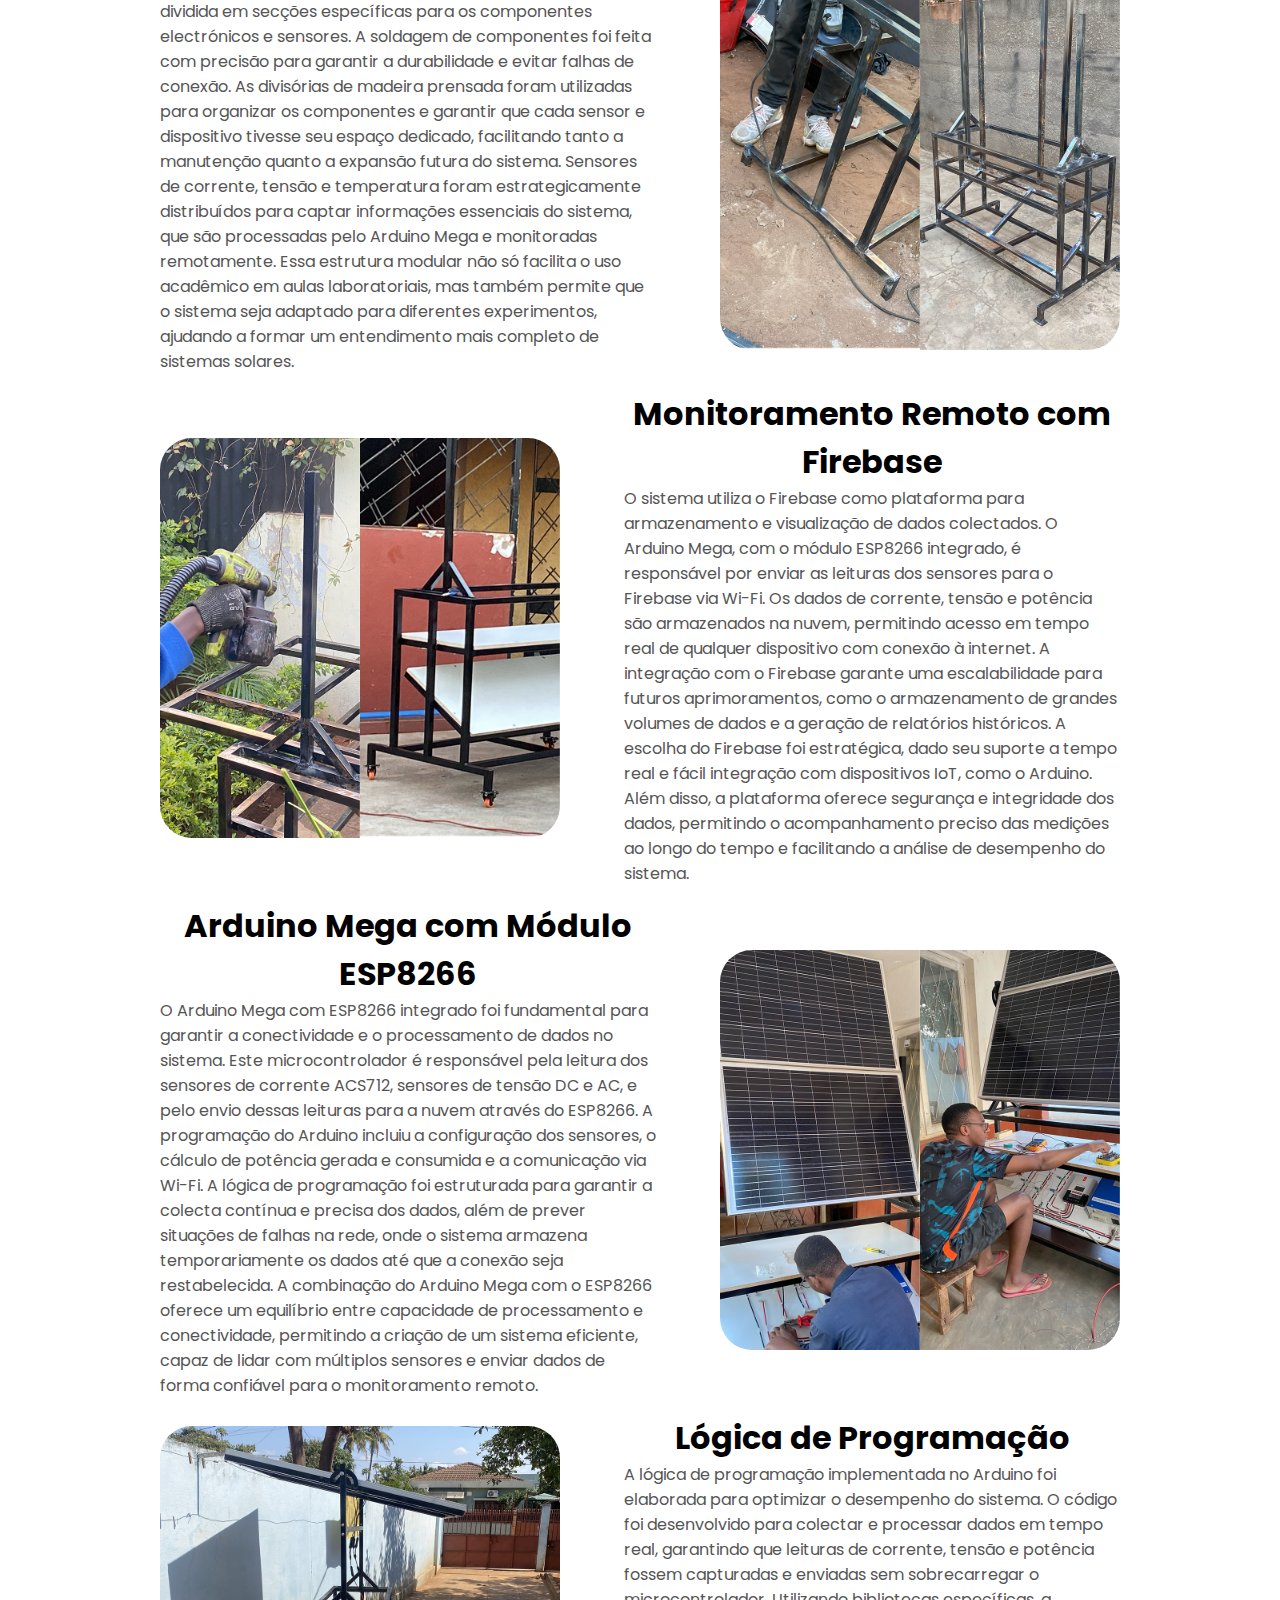
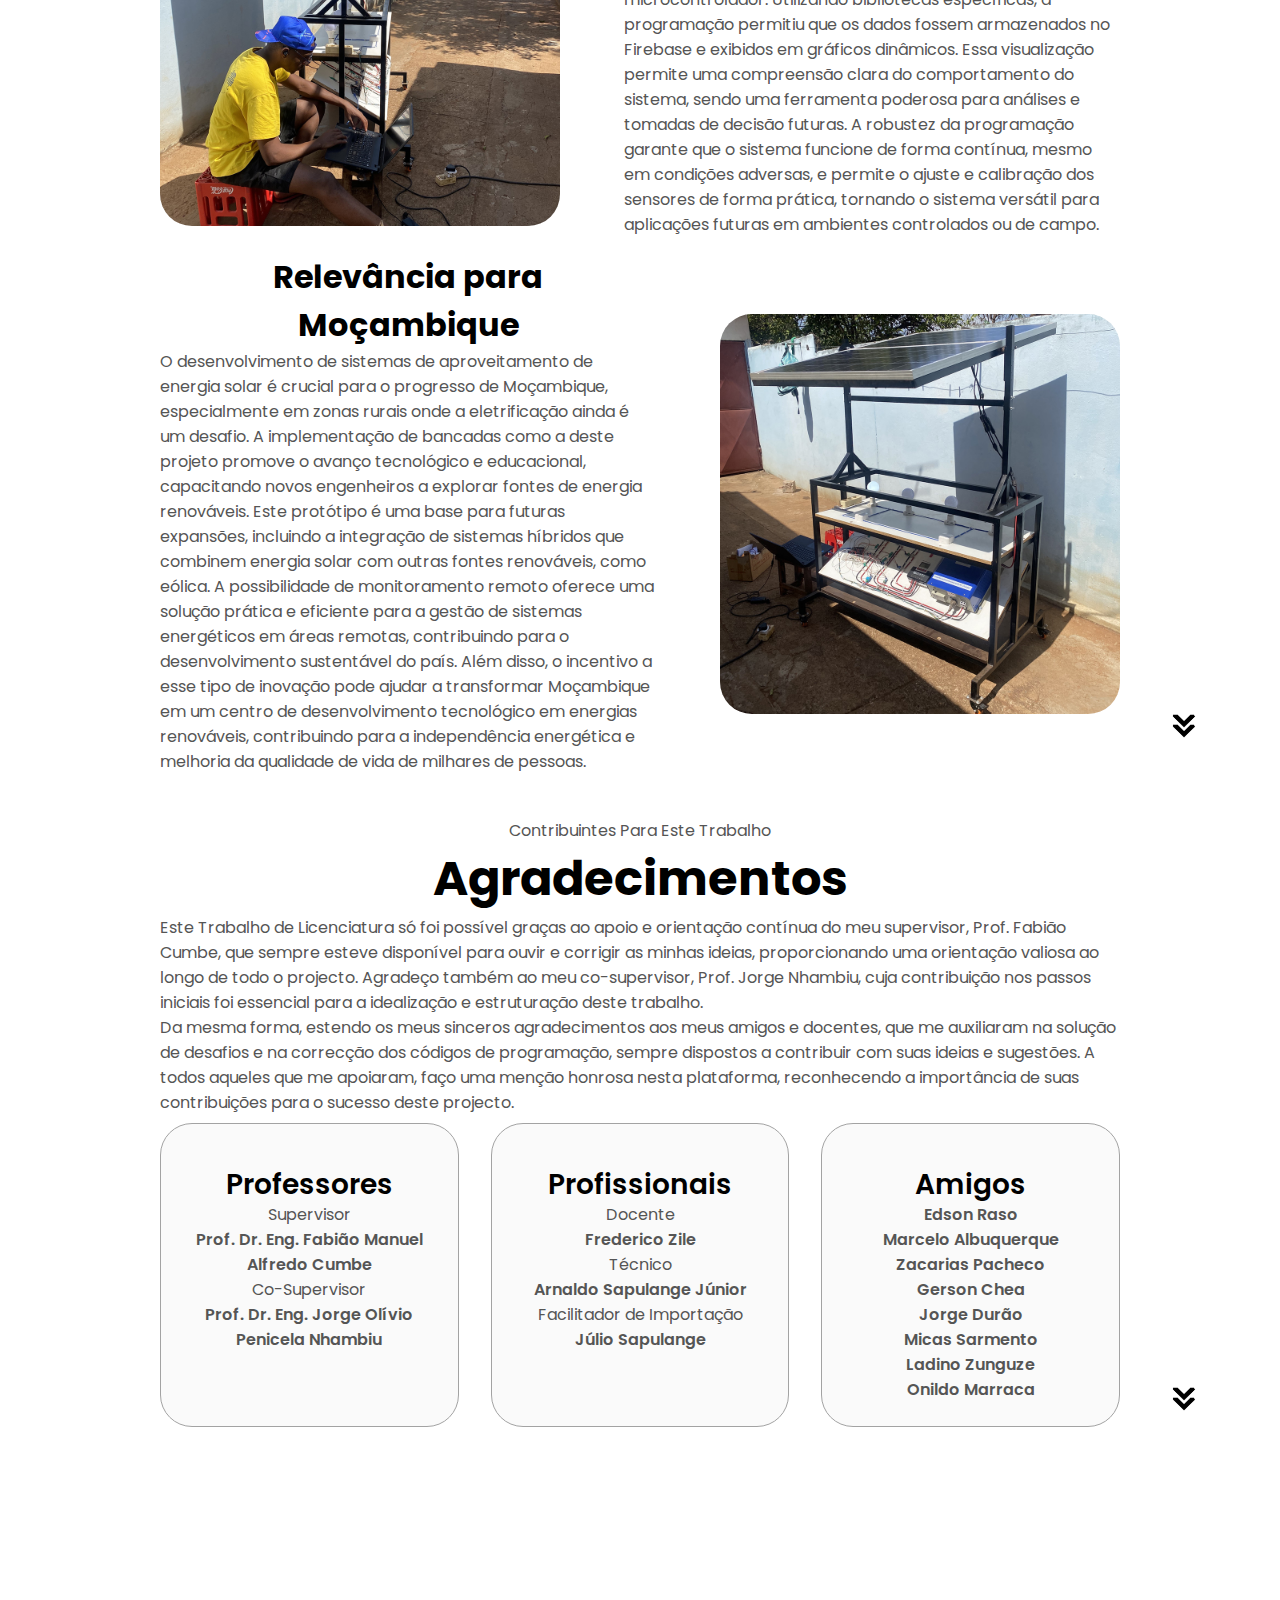
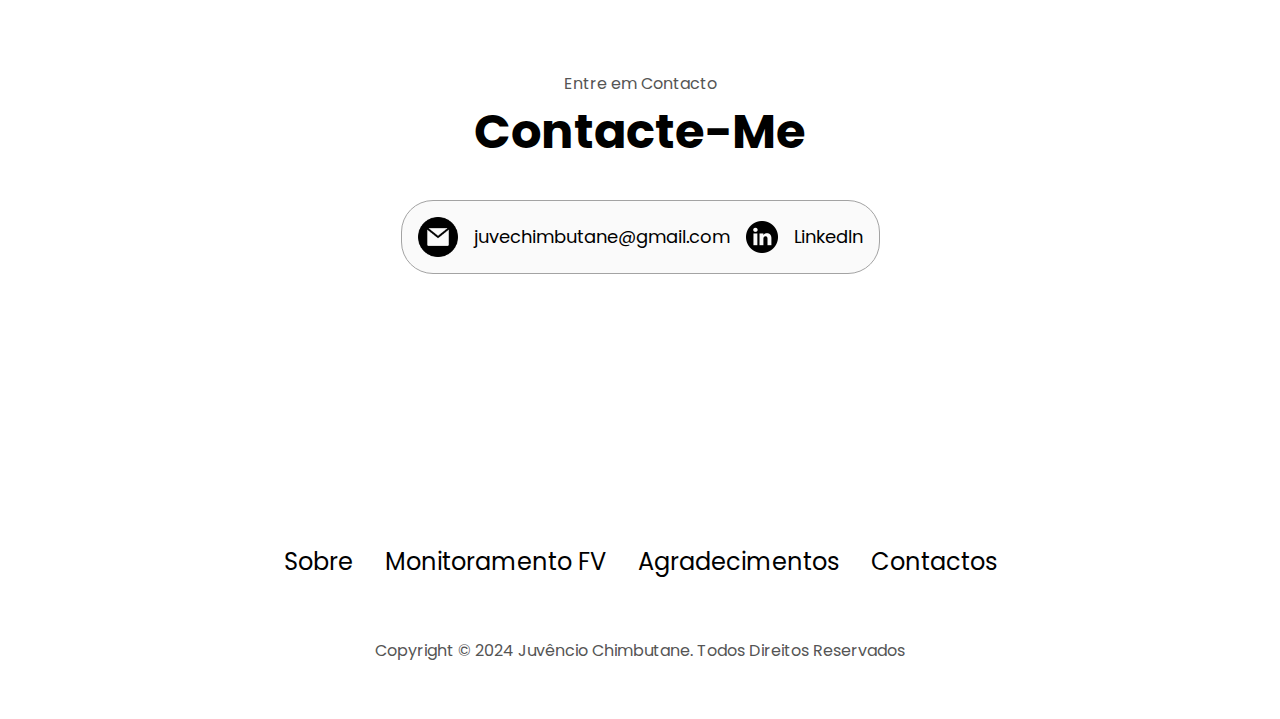
==== commit 99ccbb35: "Update index.html" ====
--- a/index.html
+++ b/index.html
@@ -29,7 +29,7 @@
         </div>
         <div class="menu-links">
             <li><a href="#about" onclick="toggleMenu()">Sobre</a></li>
-            <li><a href="#experience" onclick="toggleMenu()">Monitoramento FV</a></li>
+            <li><a href="experience.html" onclick="toggleMenu()">Monitoramento FV</a></li>
             <li><a href="#projects" onclick="toggleMenu()">Agradecimentos</a></li>
             <li><a href="#contact" onclick="toggleMenu()">Contactos</a></li>
         </div>
@@ -142,7 +142,7 @@
               </h1>
                 <p>
                     O sistema utiliza o Firebase como plataforma para 
-                    armazenamento e visualização de dados coletados.
+                    armazenamento e visualização de dados colectados.
                     O Arduino Mega, com o módulo ESP8266 integrado, 
                     é responsável por enviar as leituras dos sensores 
                     para o Firebase via Wi-Fi. Os dados de corrente,
@@ -300,7 +300,7 @@
         que me auxiliaram na solução de desafios e na correcção dos códigos de programação, 
         sempre dispostos a contribuir com suas ideias e sugestões. A todos aqueles que me 
         apoiaram, faço uma menção honrosa nesta plataforma, reconhecendo a importância de 
-        suas contribuições para o sucesso deste projeto.
+        suas contribuições para o sucesso deste projecto.
     </p>
     <div class="experience-details-container">
         <div class="about-containers">
@@ -310,7 +310,7 @@
             </div>
             <P class="section__text__p1">Supervisor</P>
             <div class="section__text">
-                <p class="section__text__p1">Prof. Dr. Eng. Fabião Manuel Cumbe</p>
+                <p class="section__text__p1">Prof. Dr. Eng. Fabião Manuel Alfredo Cumbe</p>
             </div>
 
             <P class="section__text__p1">Co-Supervisor</P>
@@ -333,7 +333,7 @@
                 <div class="section__text">
                     <p class="section__text__p1">Arnaldo Sapulange Júnior</p>
                 </div>
-                <p class="section__text__p1">Facilitador</p>
+                <p class="section__text__p1">Facilitador de Importação</p>
                 <div class="section__text">
                     <p class="section__text__p1">Júlio Sapulange</p>
                 </div>
--- a/mediaqueries.css
+++ b/mediaqueries.css
@@ -77,7 +77,7 @@
     }
     .section__pic-container{
         width: auto;
-        height: 46vw;
+        height: 80vw;
         justify-content: center;
     }
     .section__text__p2{
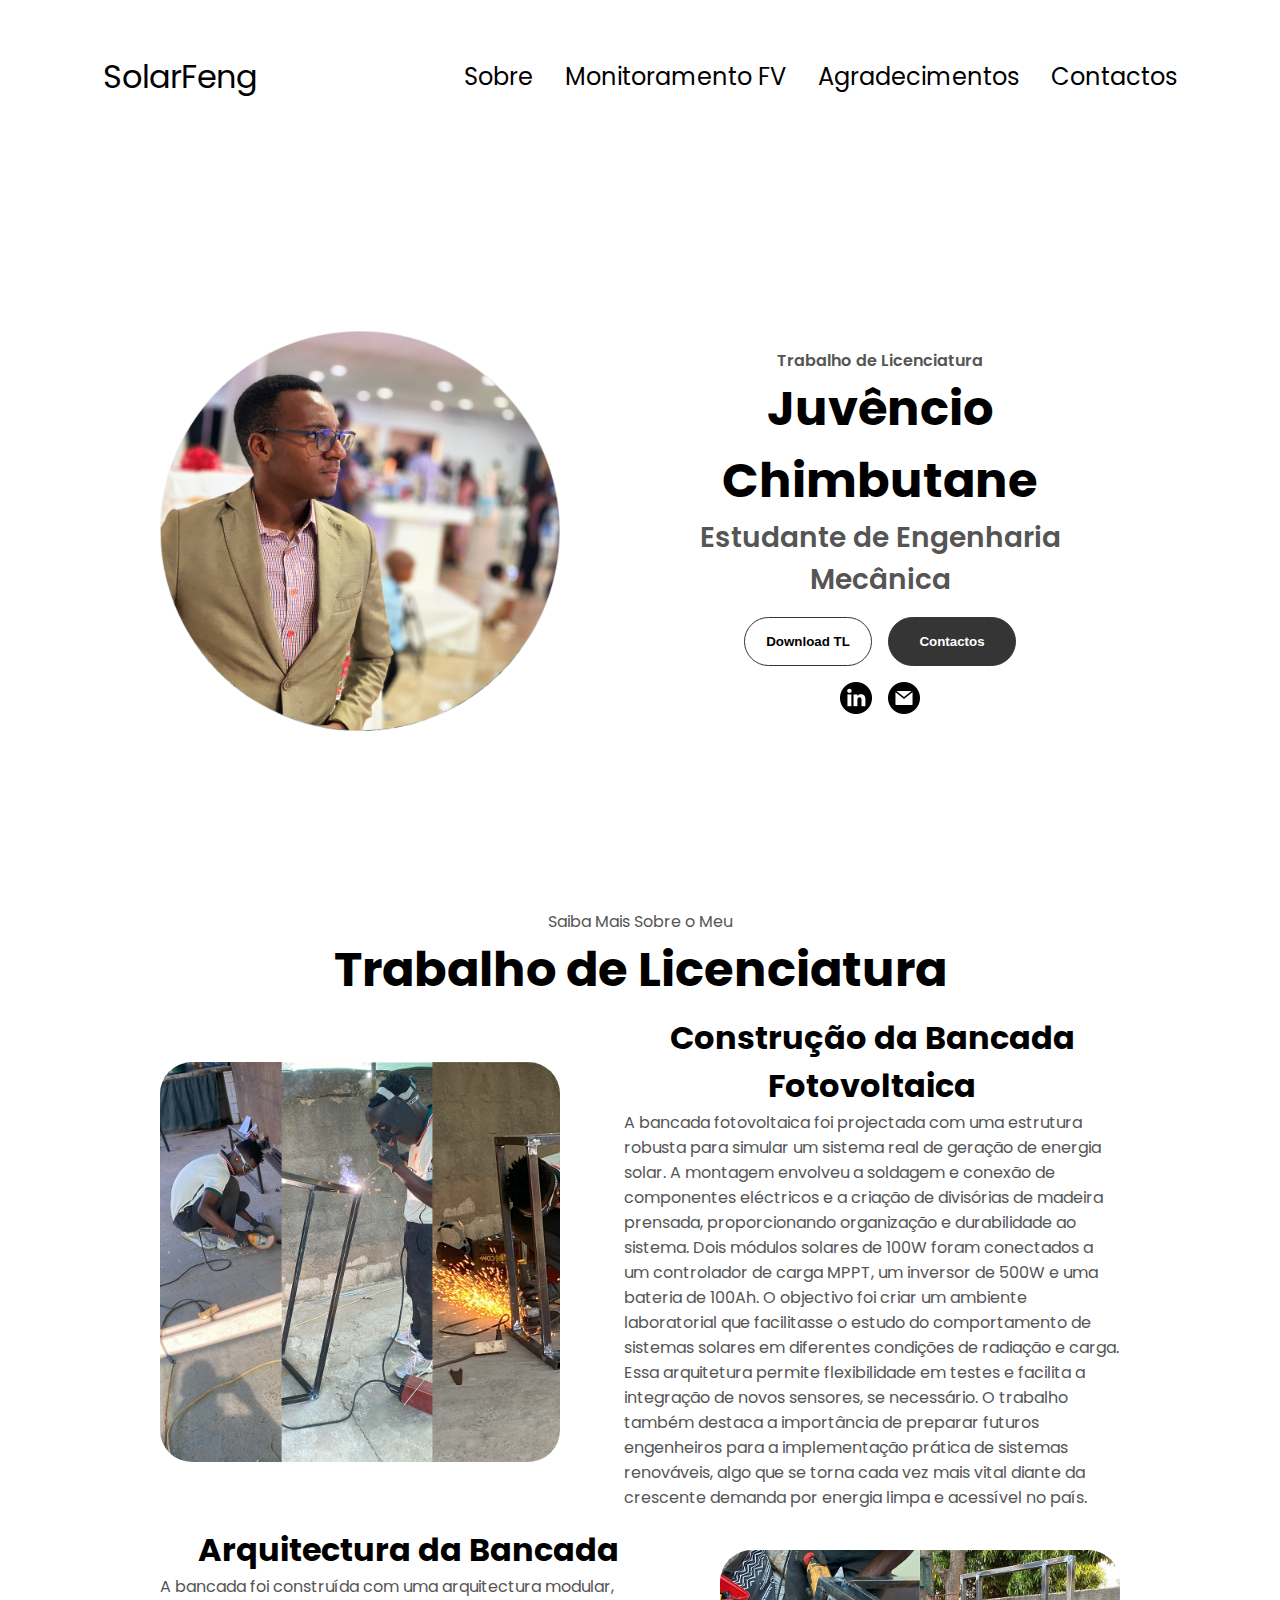
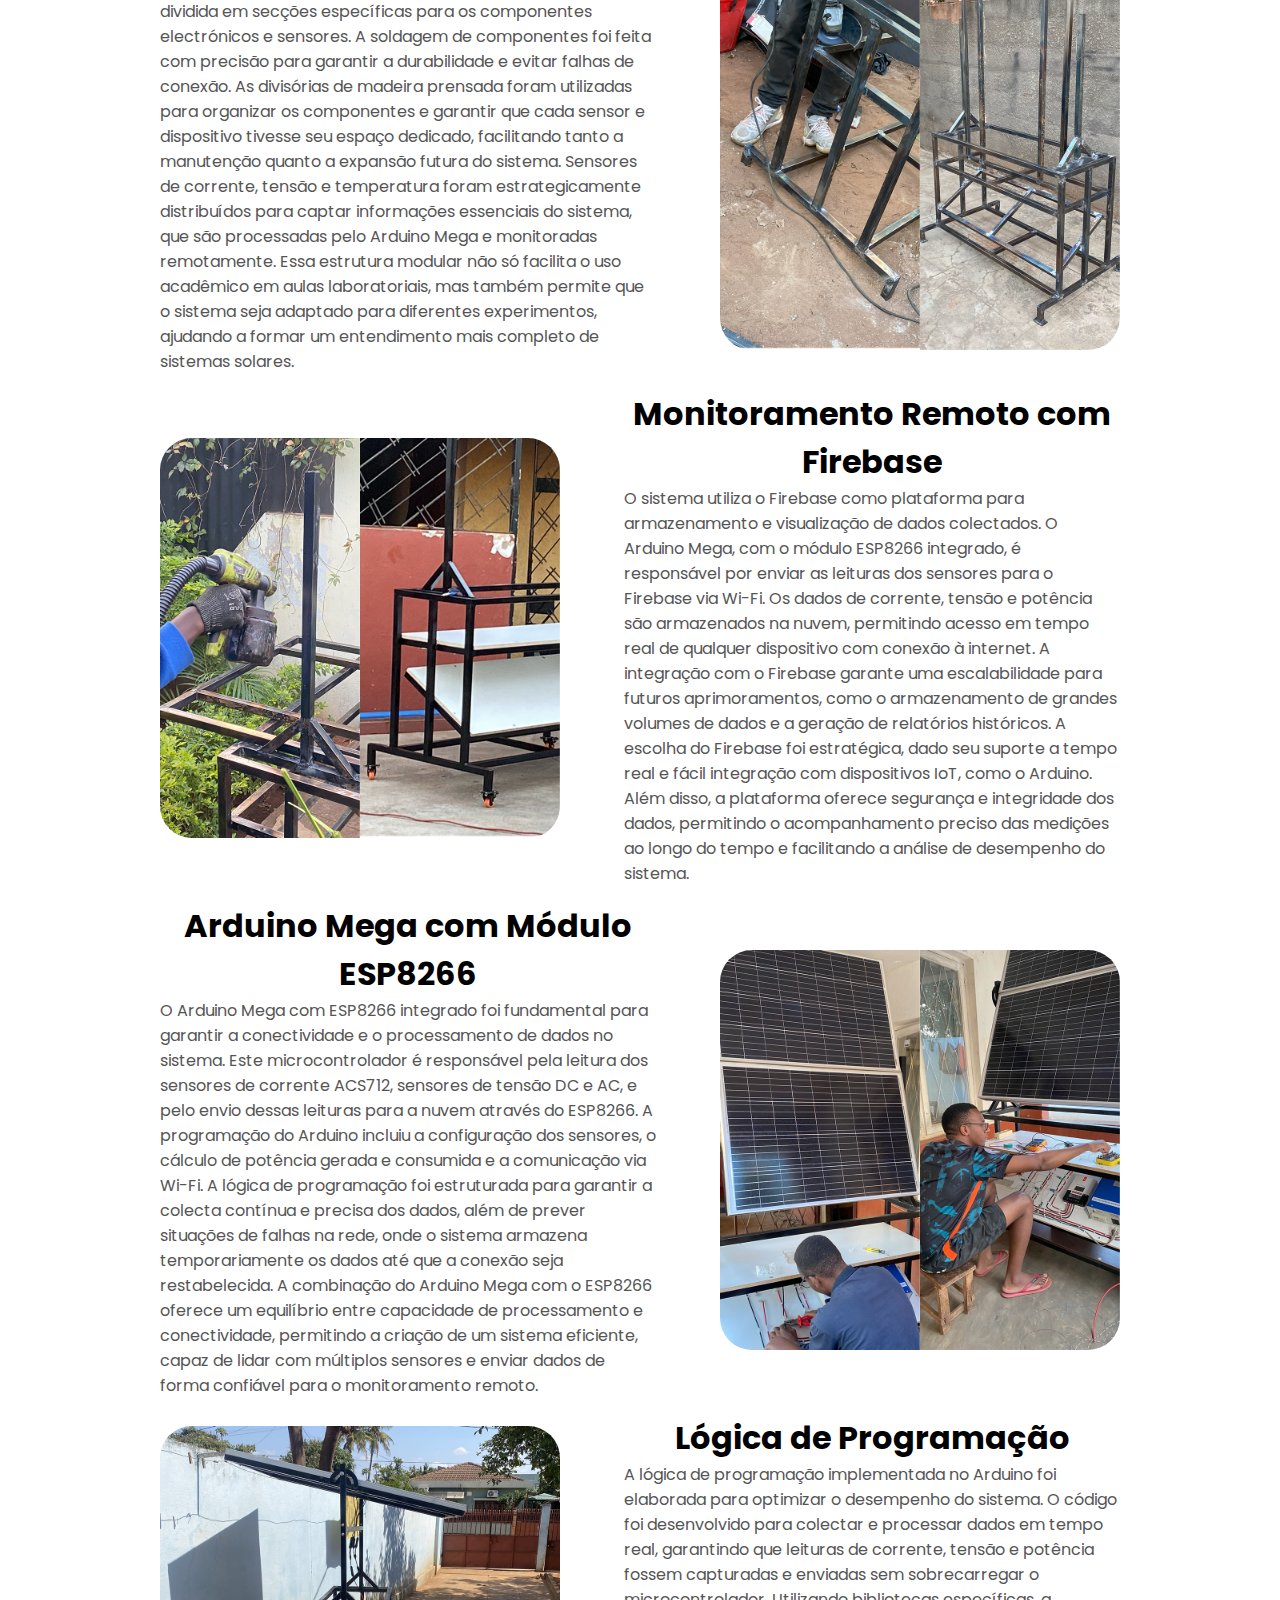
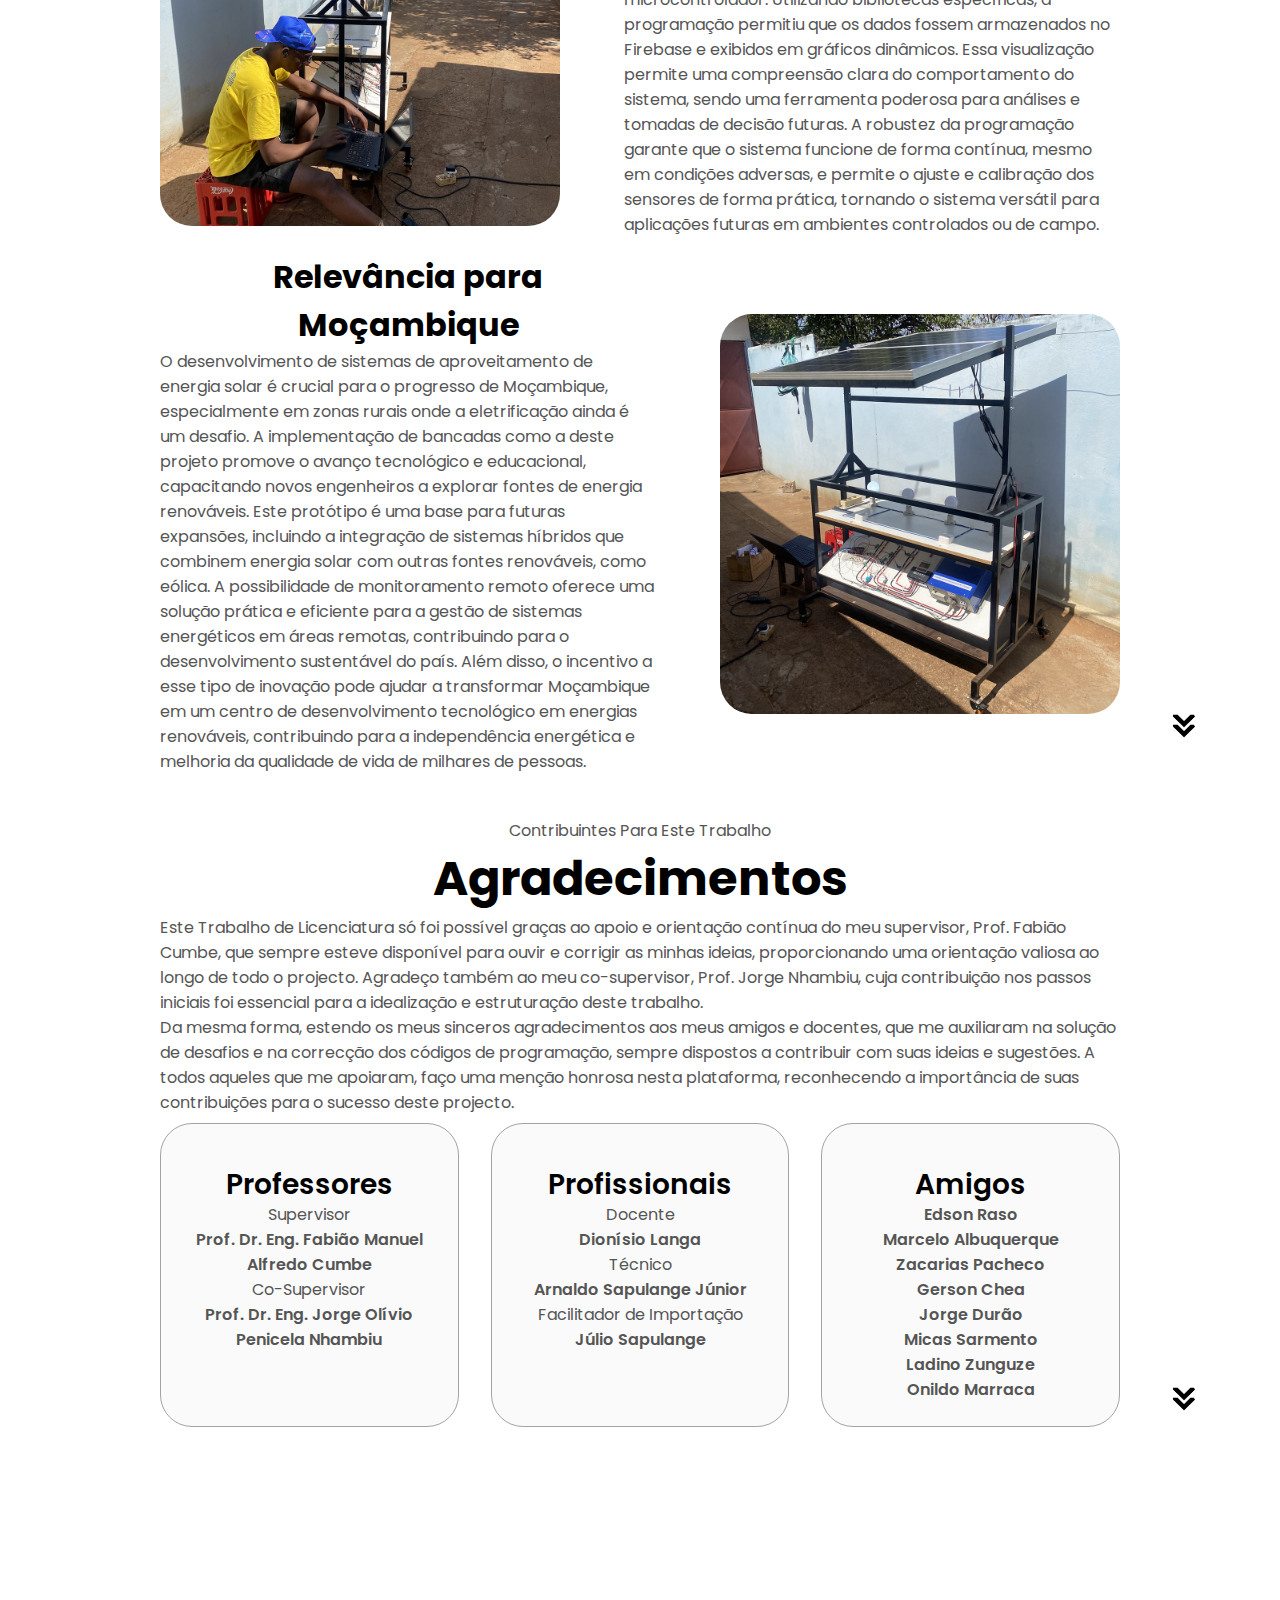
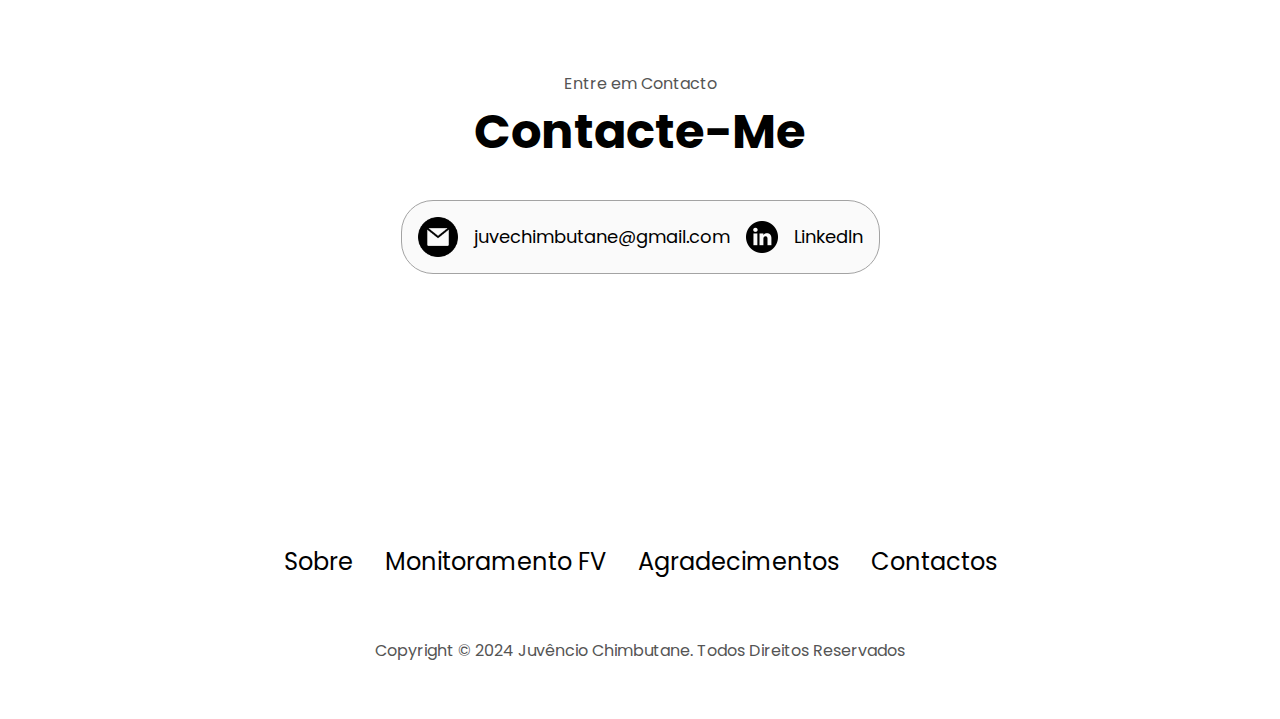
==== commit f76fb30e: "Update index.html" ====
--- a/index.html
+++ b/index.html
@@ -326,7 +326,7 @@
                 </div>
                 <p class="section__text__p1">Docente</p>
                 <div class="section__text">
-                    <p class="section__text__p1">Frederico Zile</p>
+                    <p class="section__text__p1">Dionísio Langa</p>
                 </div>
 
                 <p class="section__text__p1">Técnico</p>
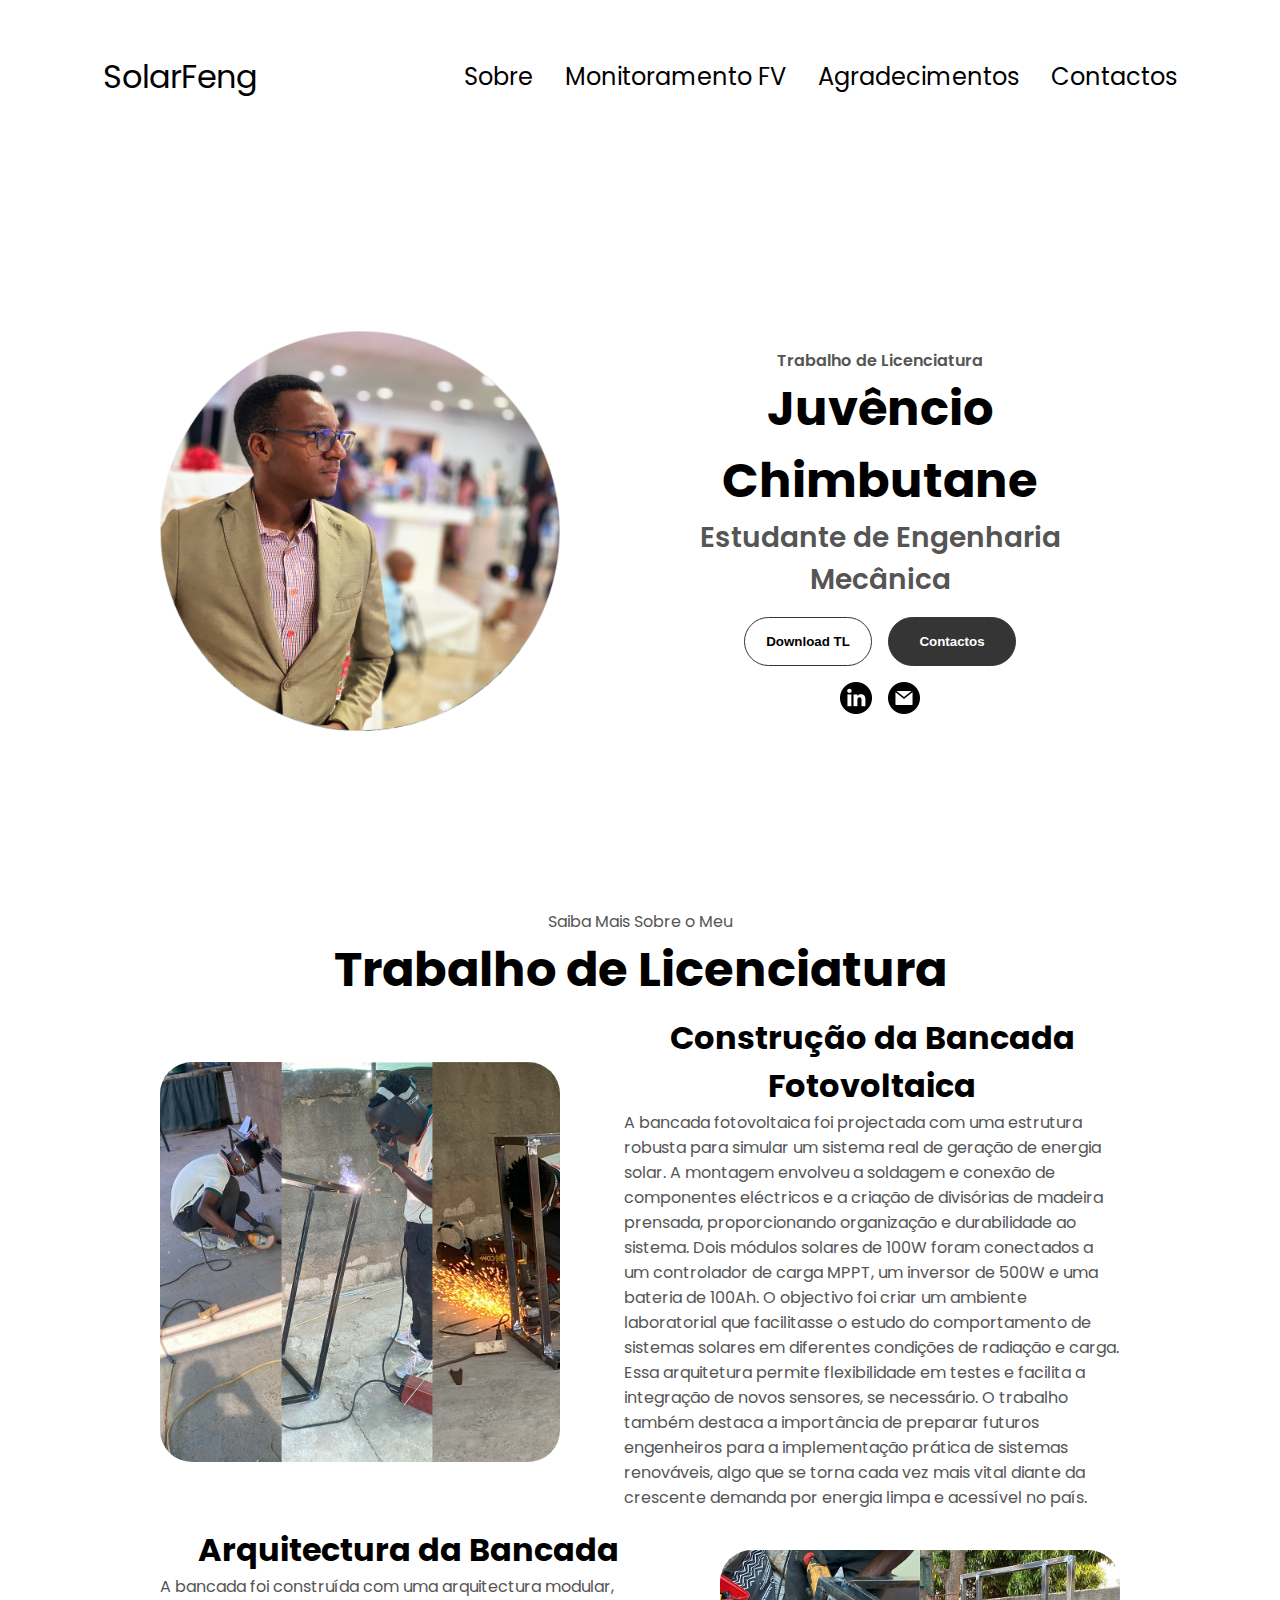
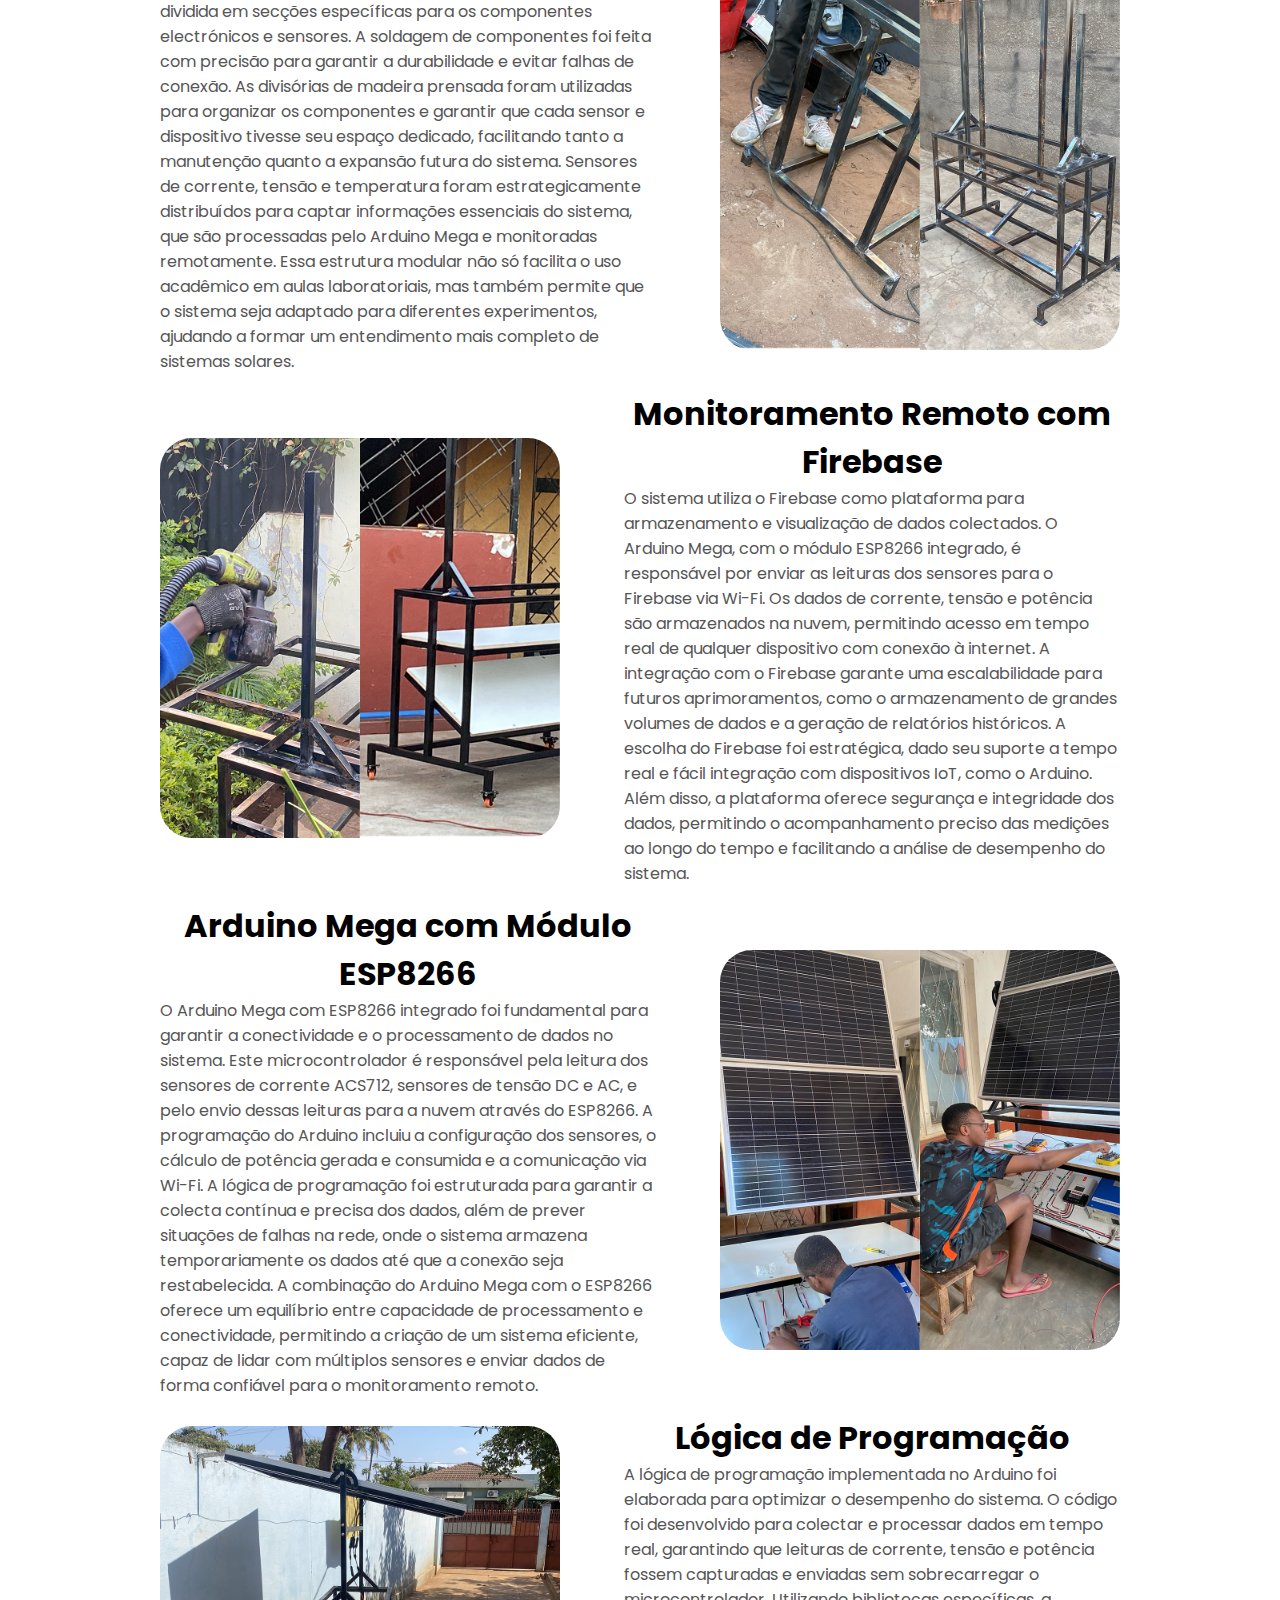
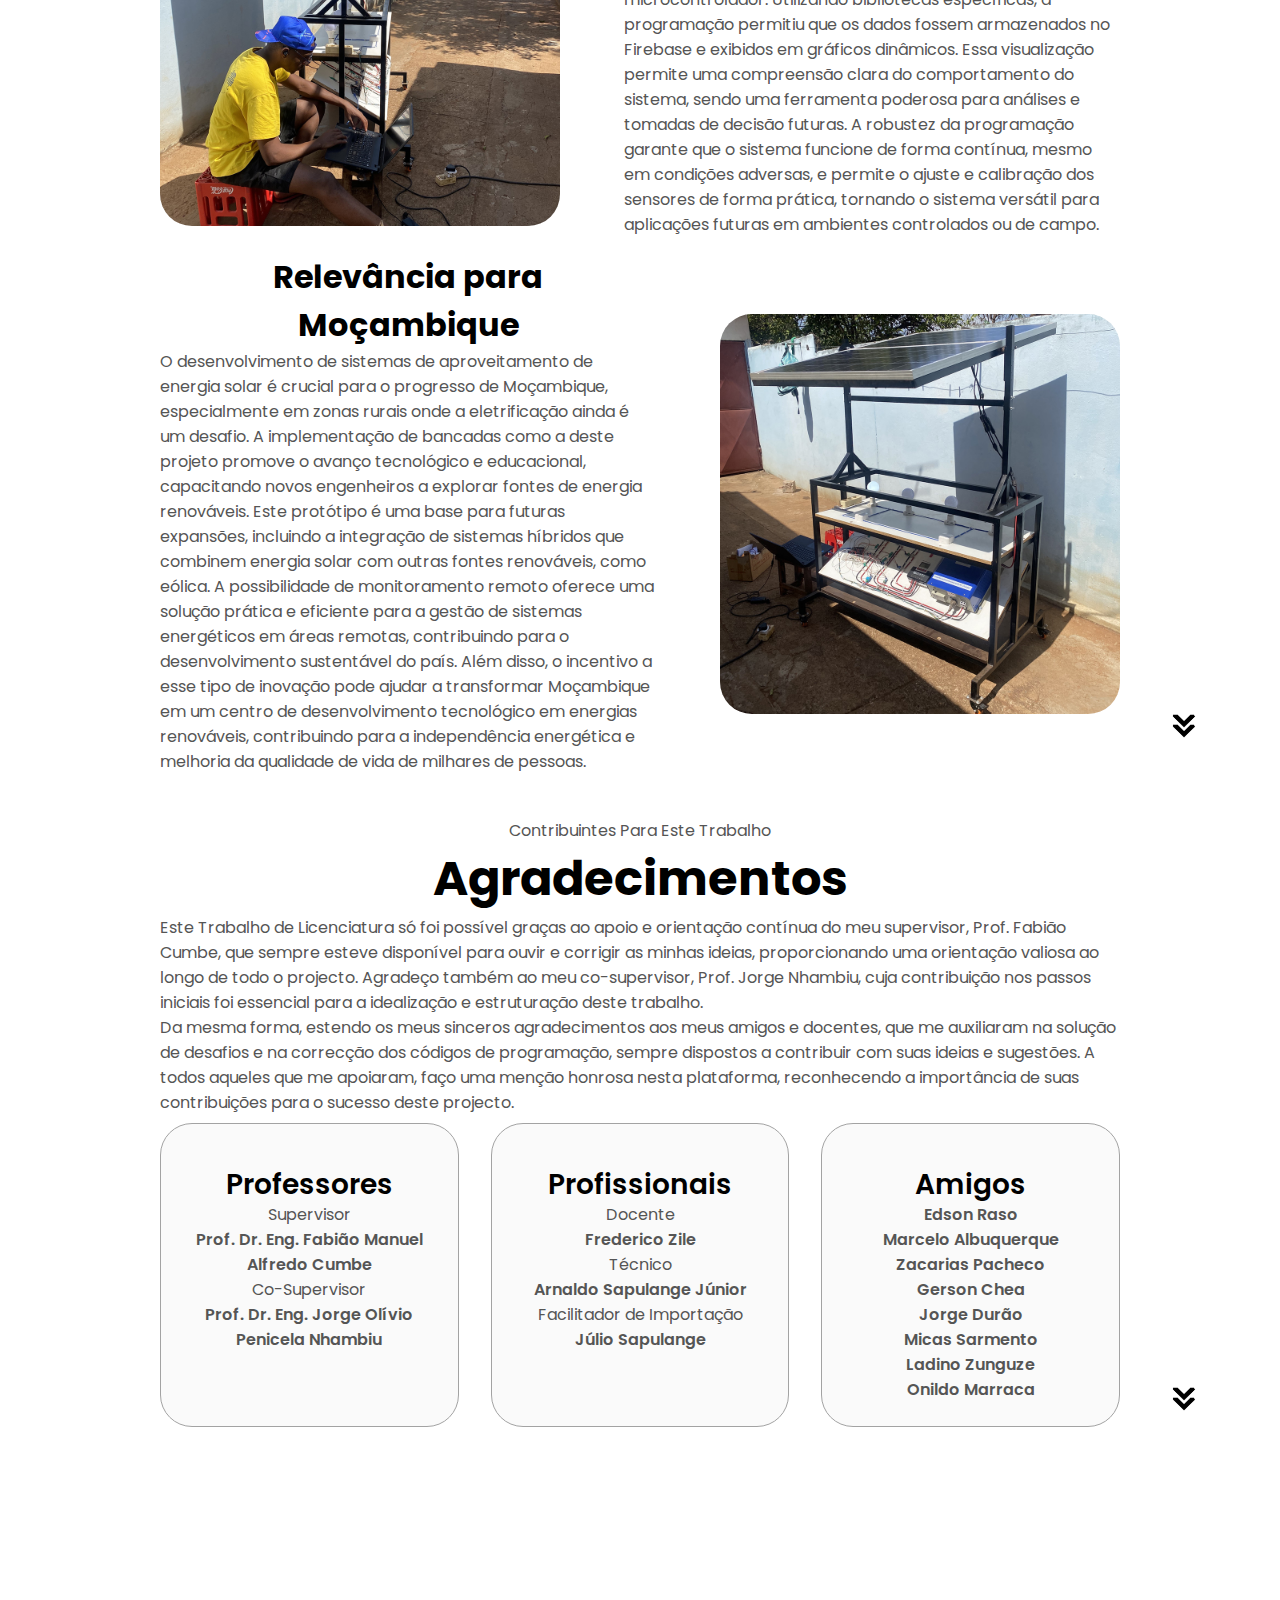
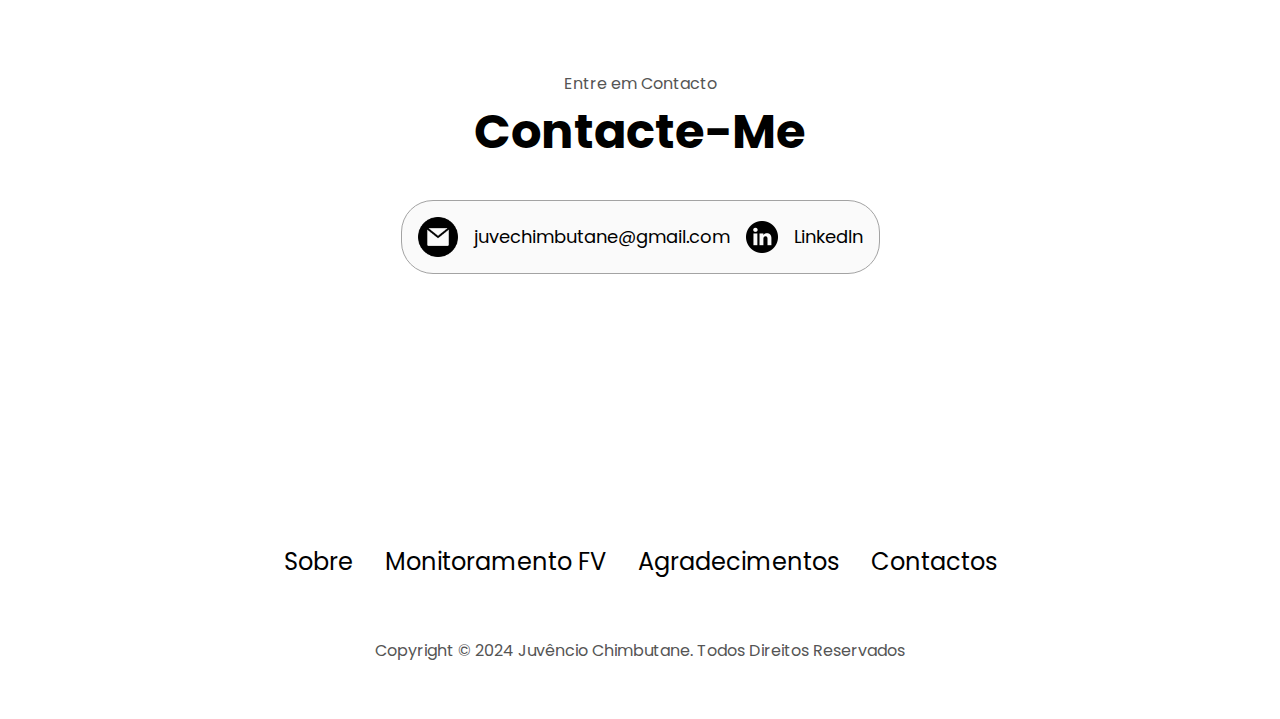
==== commit ccda284c: "Update index.html" ====
--- a/index.html
+++ b/index.html
@@ -326,7 +326,7 @@
                 </div>
                 <p class="section__text__p1">Docente</p>
                 <div class="section__text">
-                    <p class="section__text__p1">Dionísio Langa</p>
+                    <p class="section__text__p1">Frederico Zile</p>
                 </div>
 
                 <p class="section__text__p1">Técnico</p>
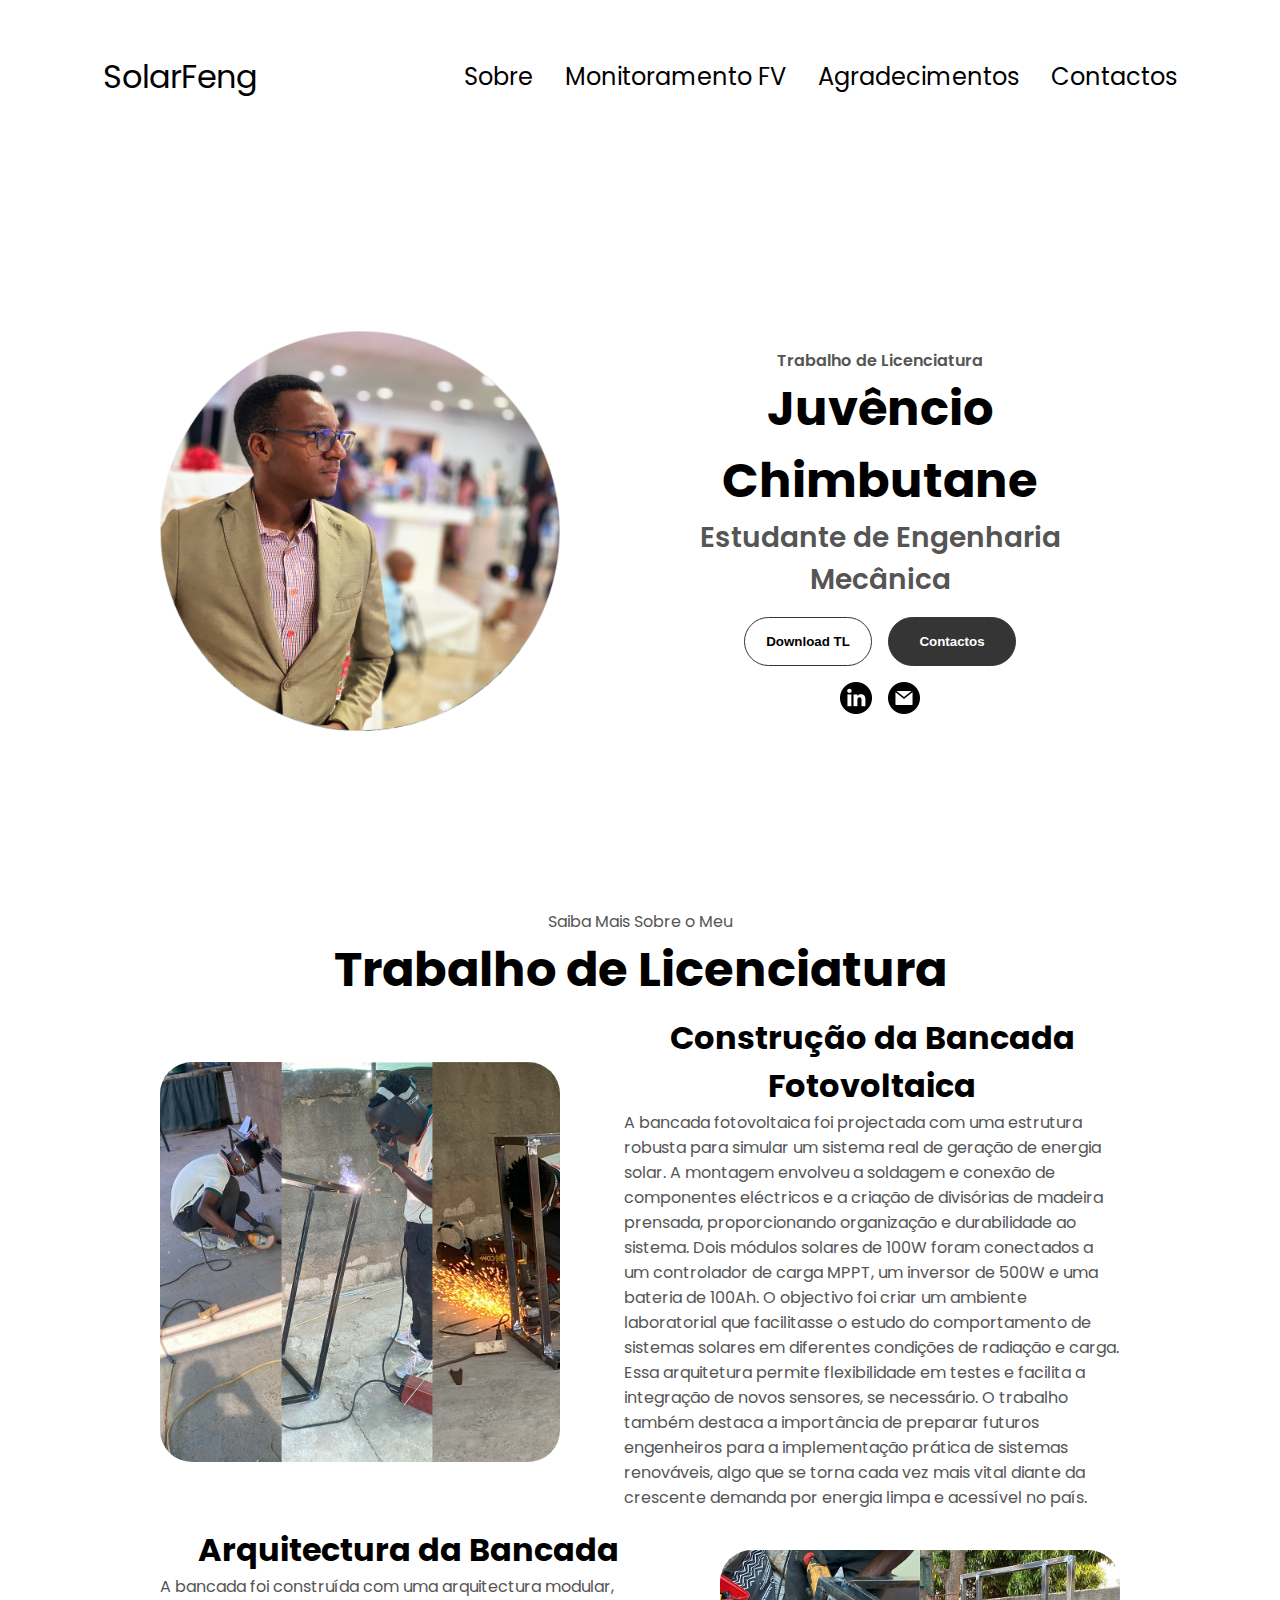
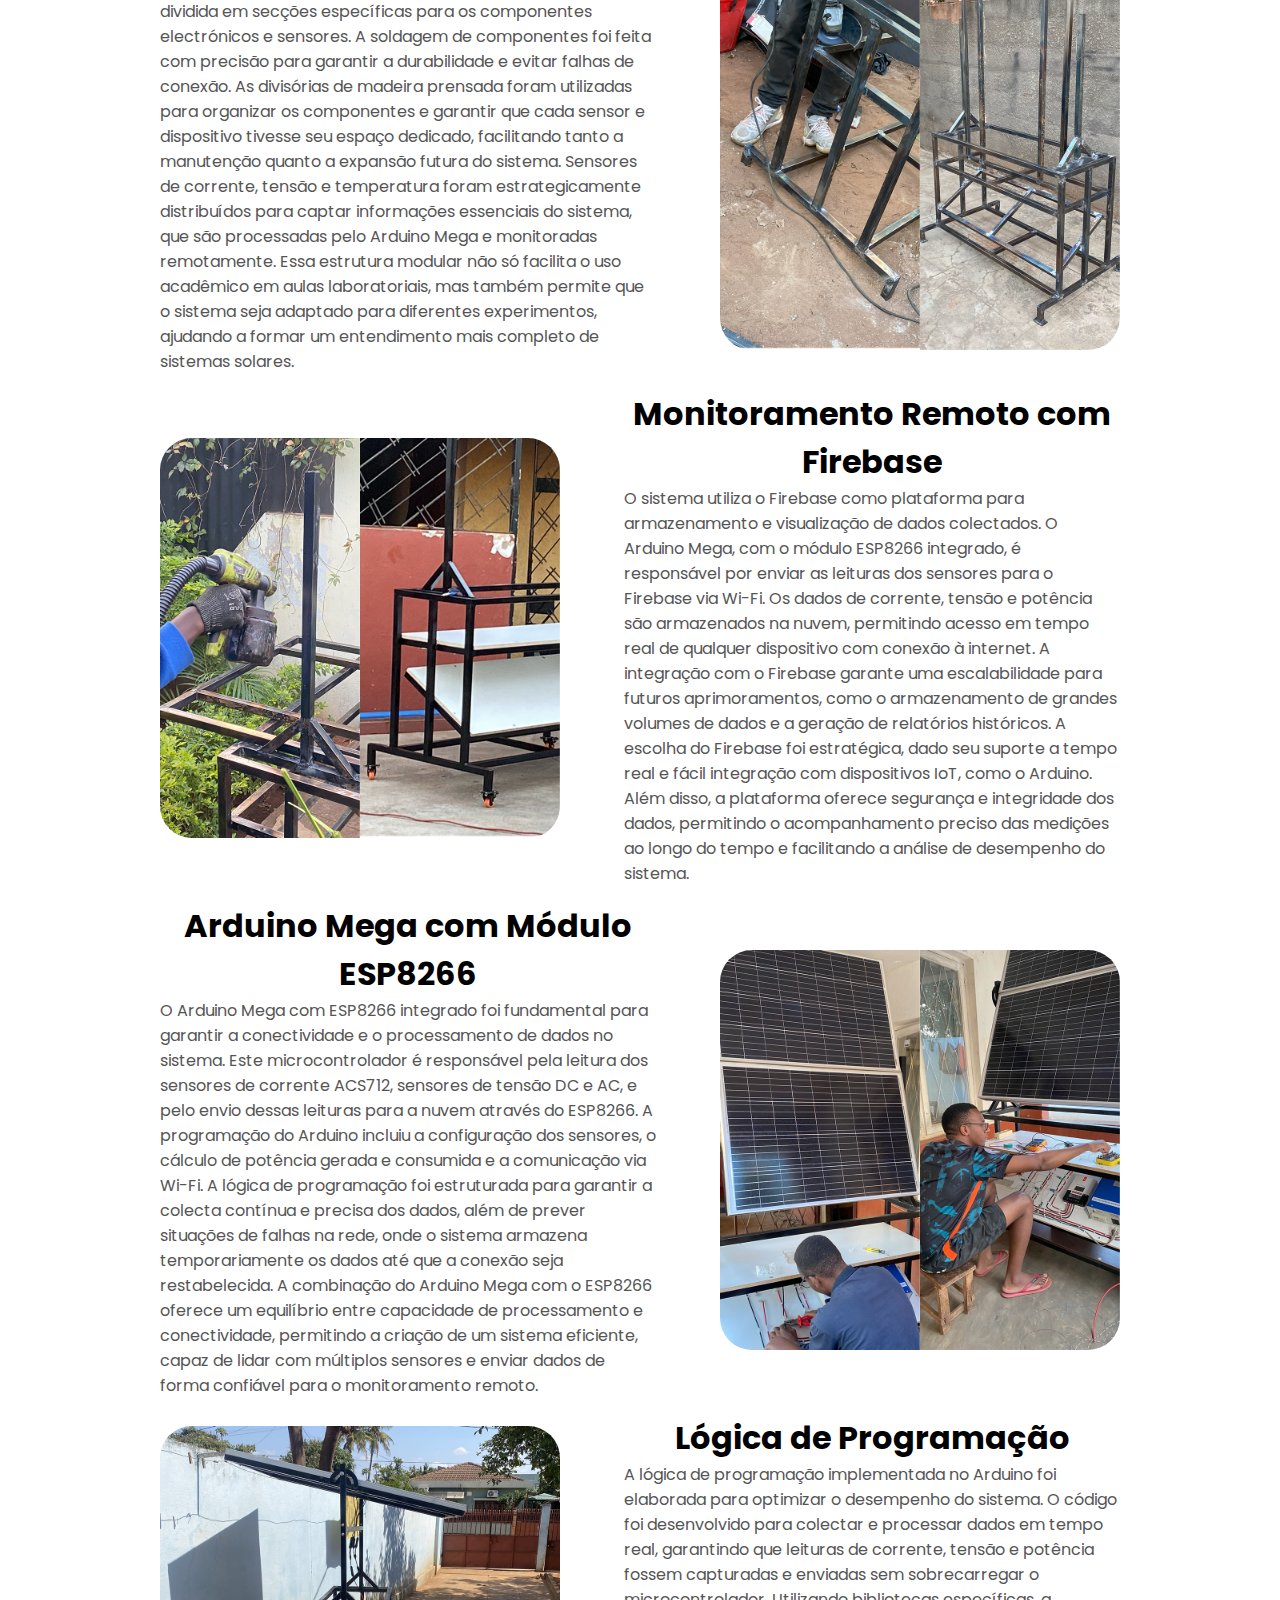
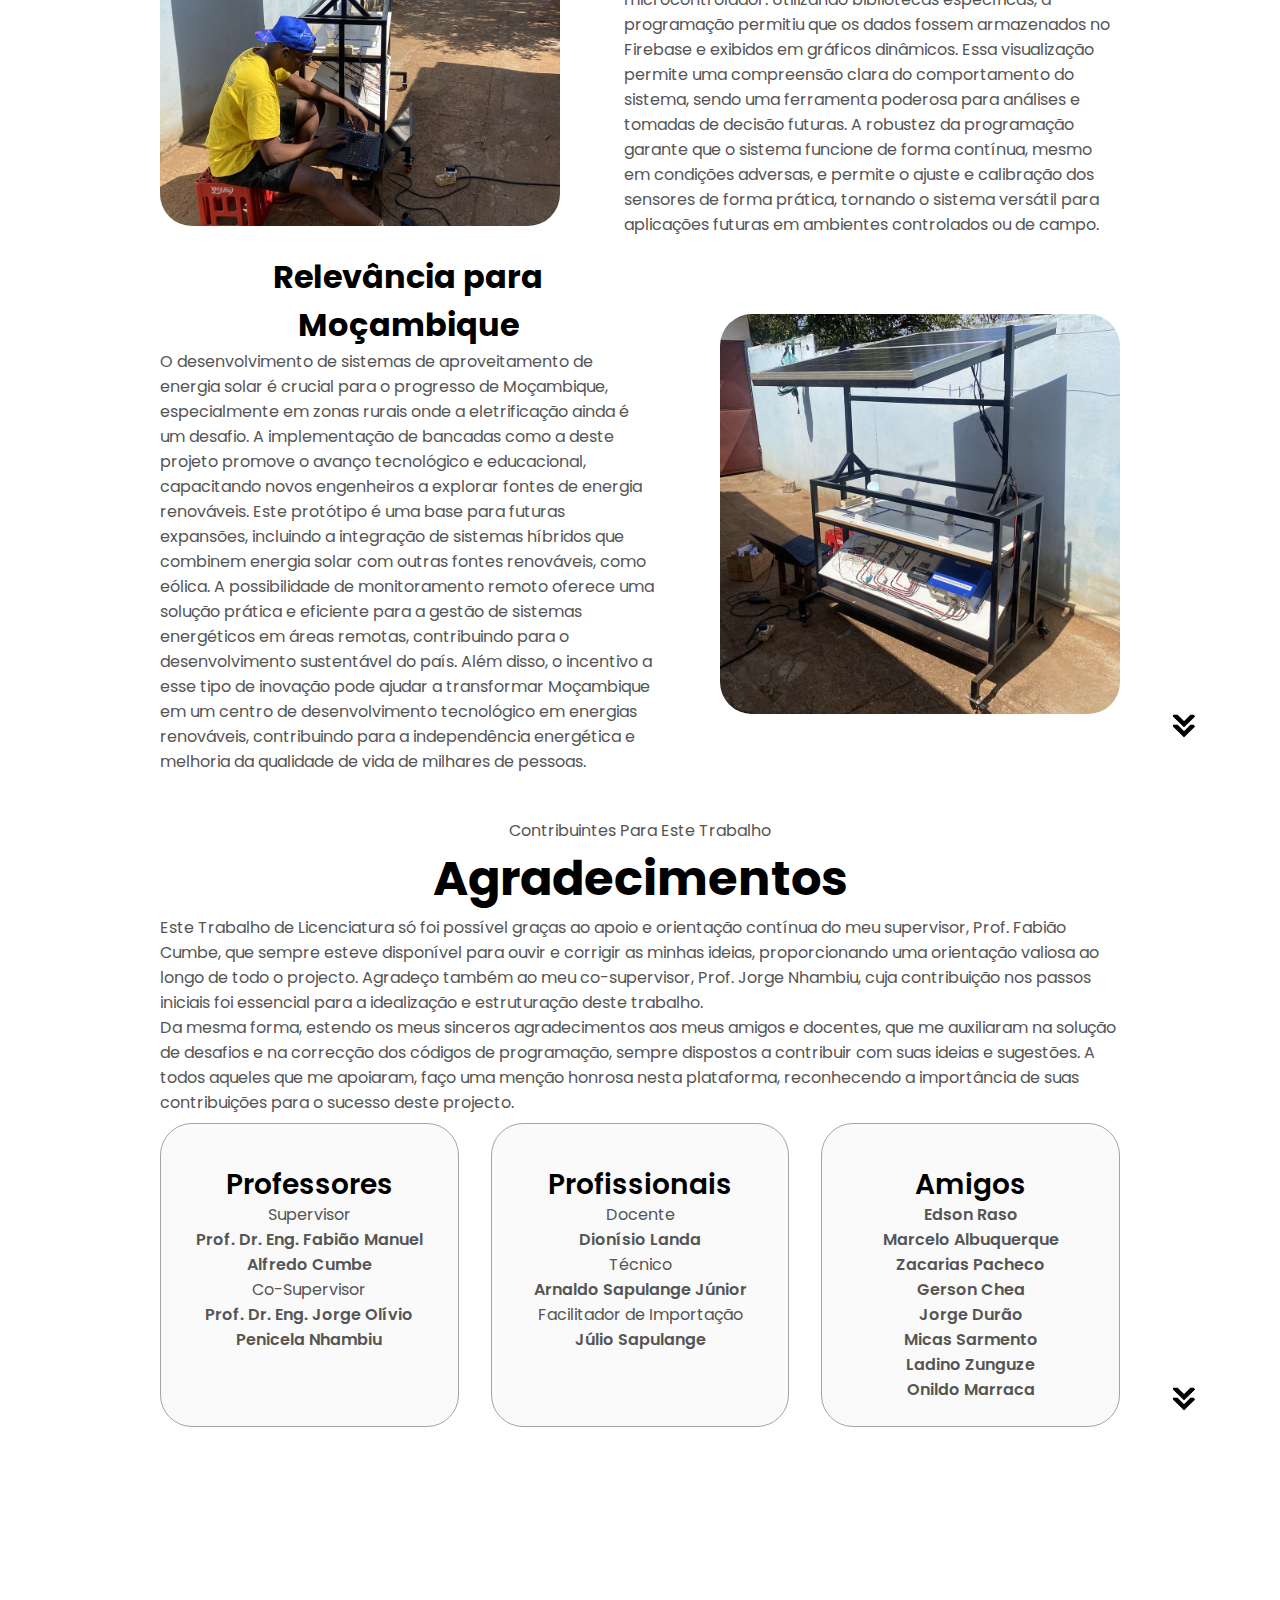
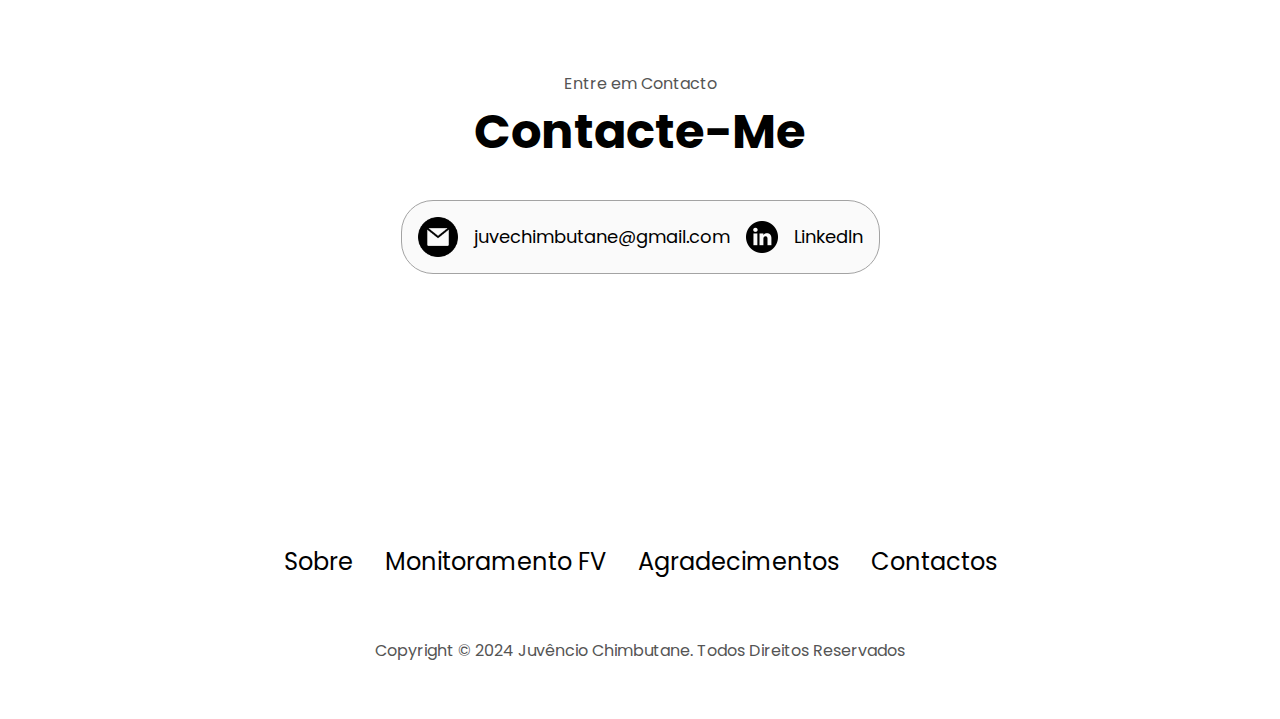
==== commit 84b97140: "Update" ====
--- a/index.html
+++ b/index.html
@@ -44,7 +44,7 @@
         <h1 class="title">Juvêncio Chimbutane</h1>
         <p class="section__text__p2">Estudante de Engenharia Mecânica</p>
         <div class="btn-container">
-            <button class="btn btn-color-2" onclick="window.open('./assests/TERMO DE ATRIBUIÇÃO DE TEMA DE PROJECTO DO CURSO_a.pdf')">
+            <button class="btn btn-color-2" onclick="window.open('./assests/TL-Chimbutane, Juvencio Acacio.pdf')">
                 Download TL
             </button>
             <button class="btn btn-color-1" onclick="location.href='./#contact'">
@@ -326,7 +326,7 @@
                 </div>
                 <p class="section__text__p1">Docente</p>
                 <div class="section__text">
-                    <p class="section__text__p1">Frederico Zile</p>
+                    <p class="section__text__p1">Dionísio Landa</p>
                 </div>
 
                 <p class="section__text__p1">Técnico</p>
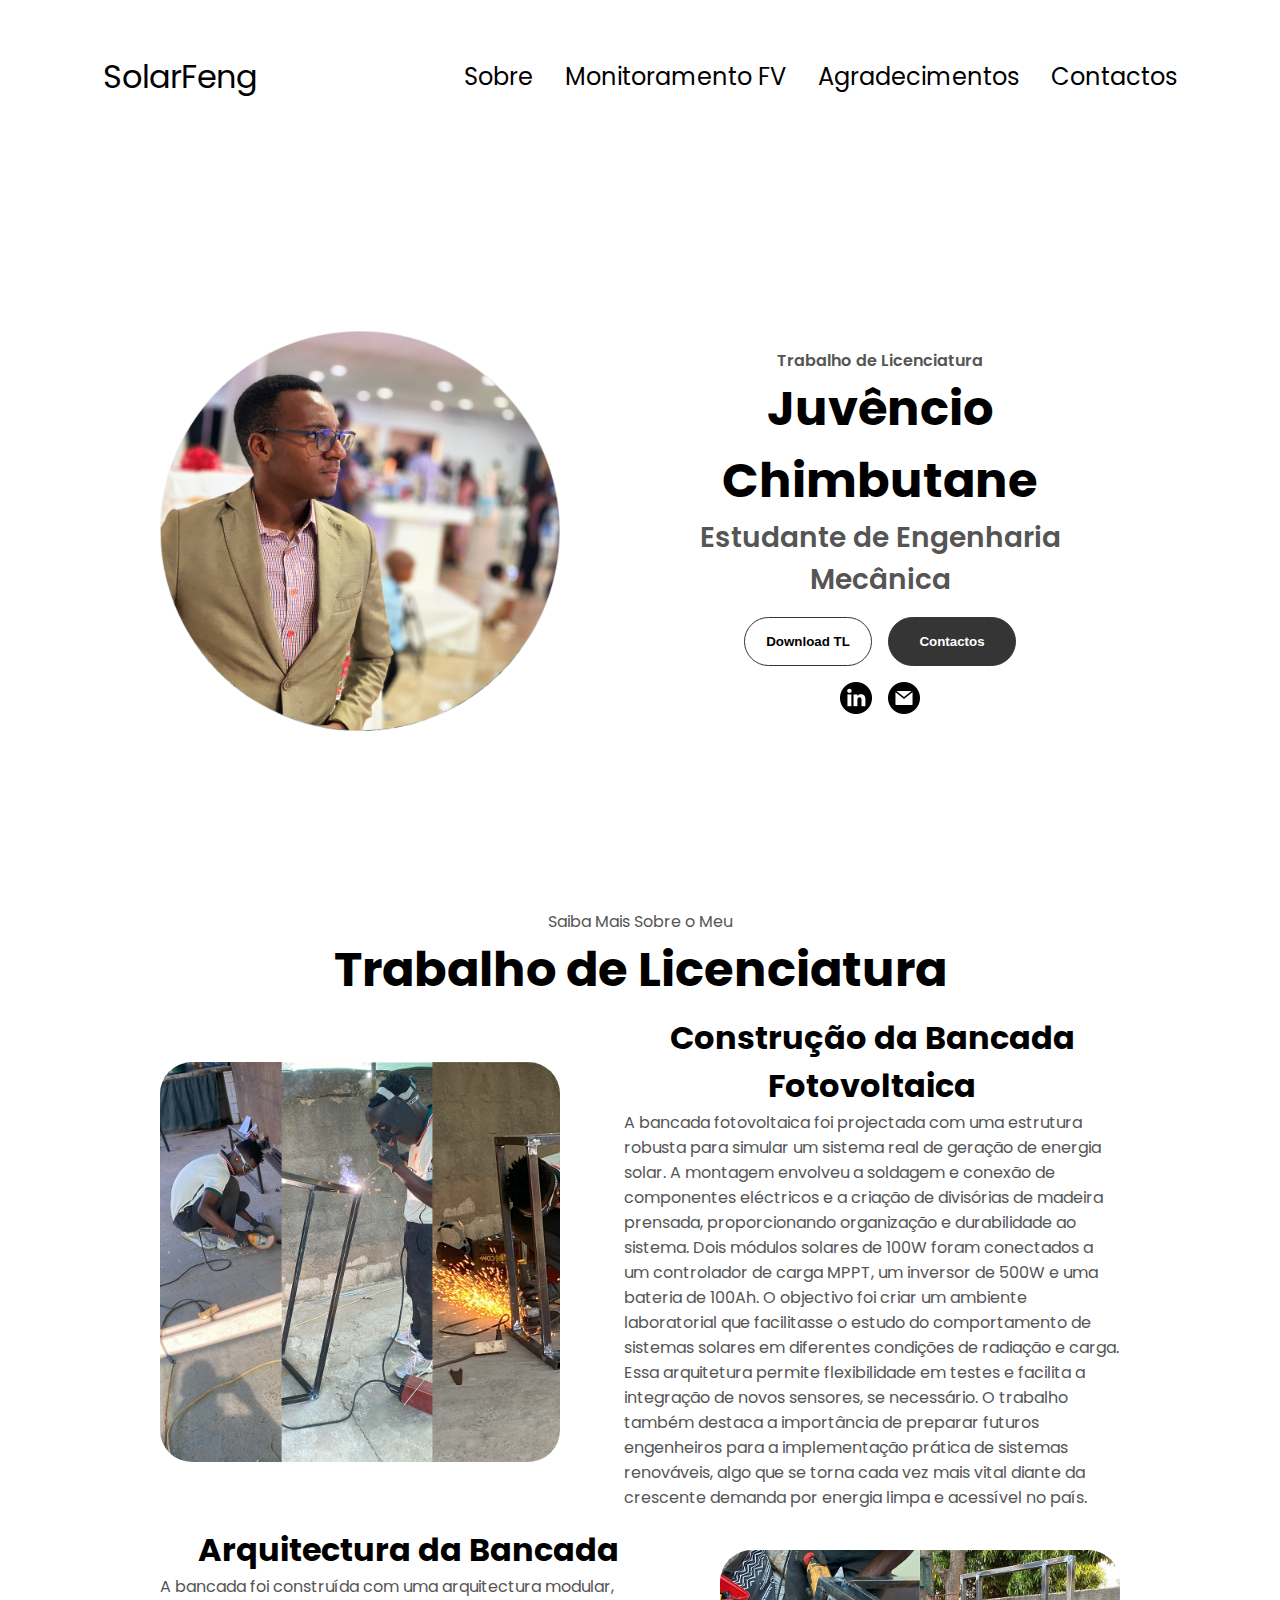
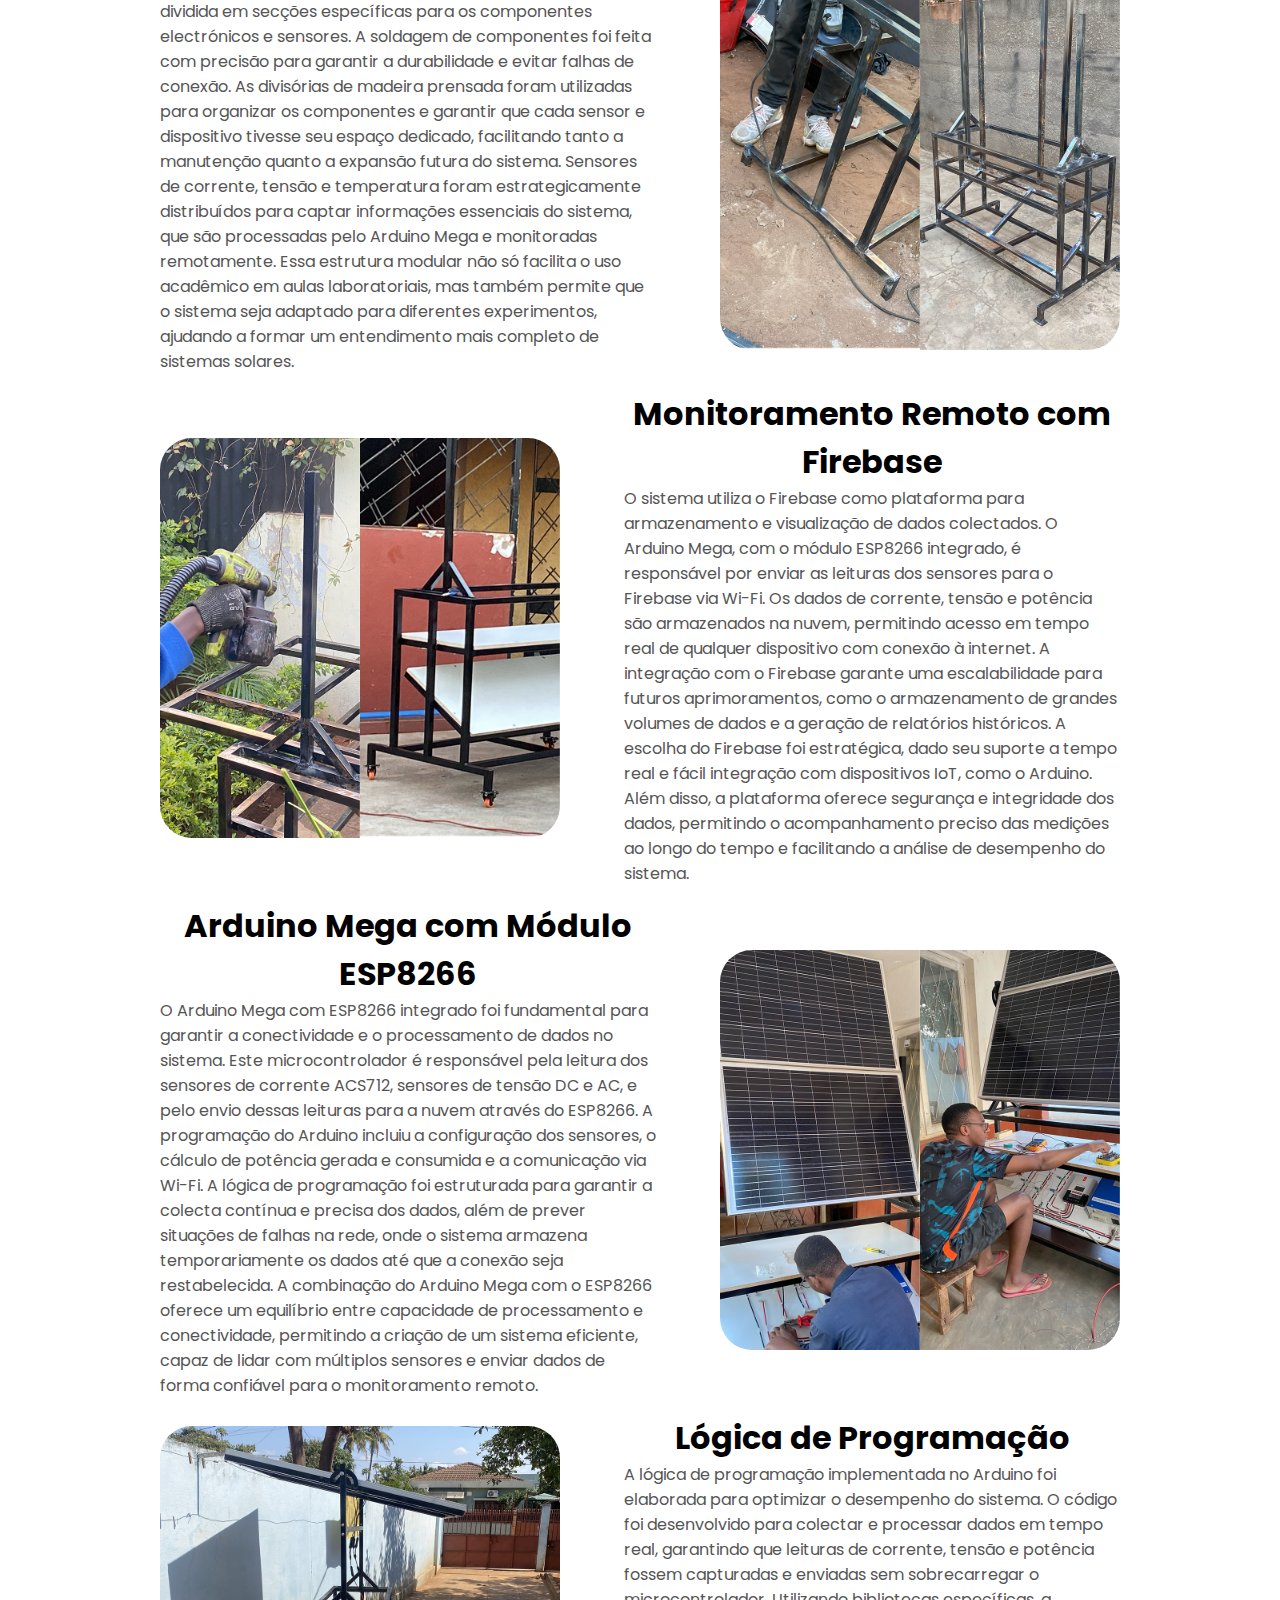
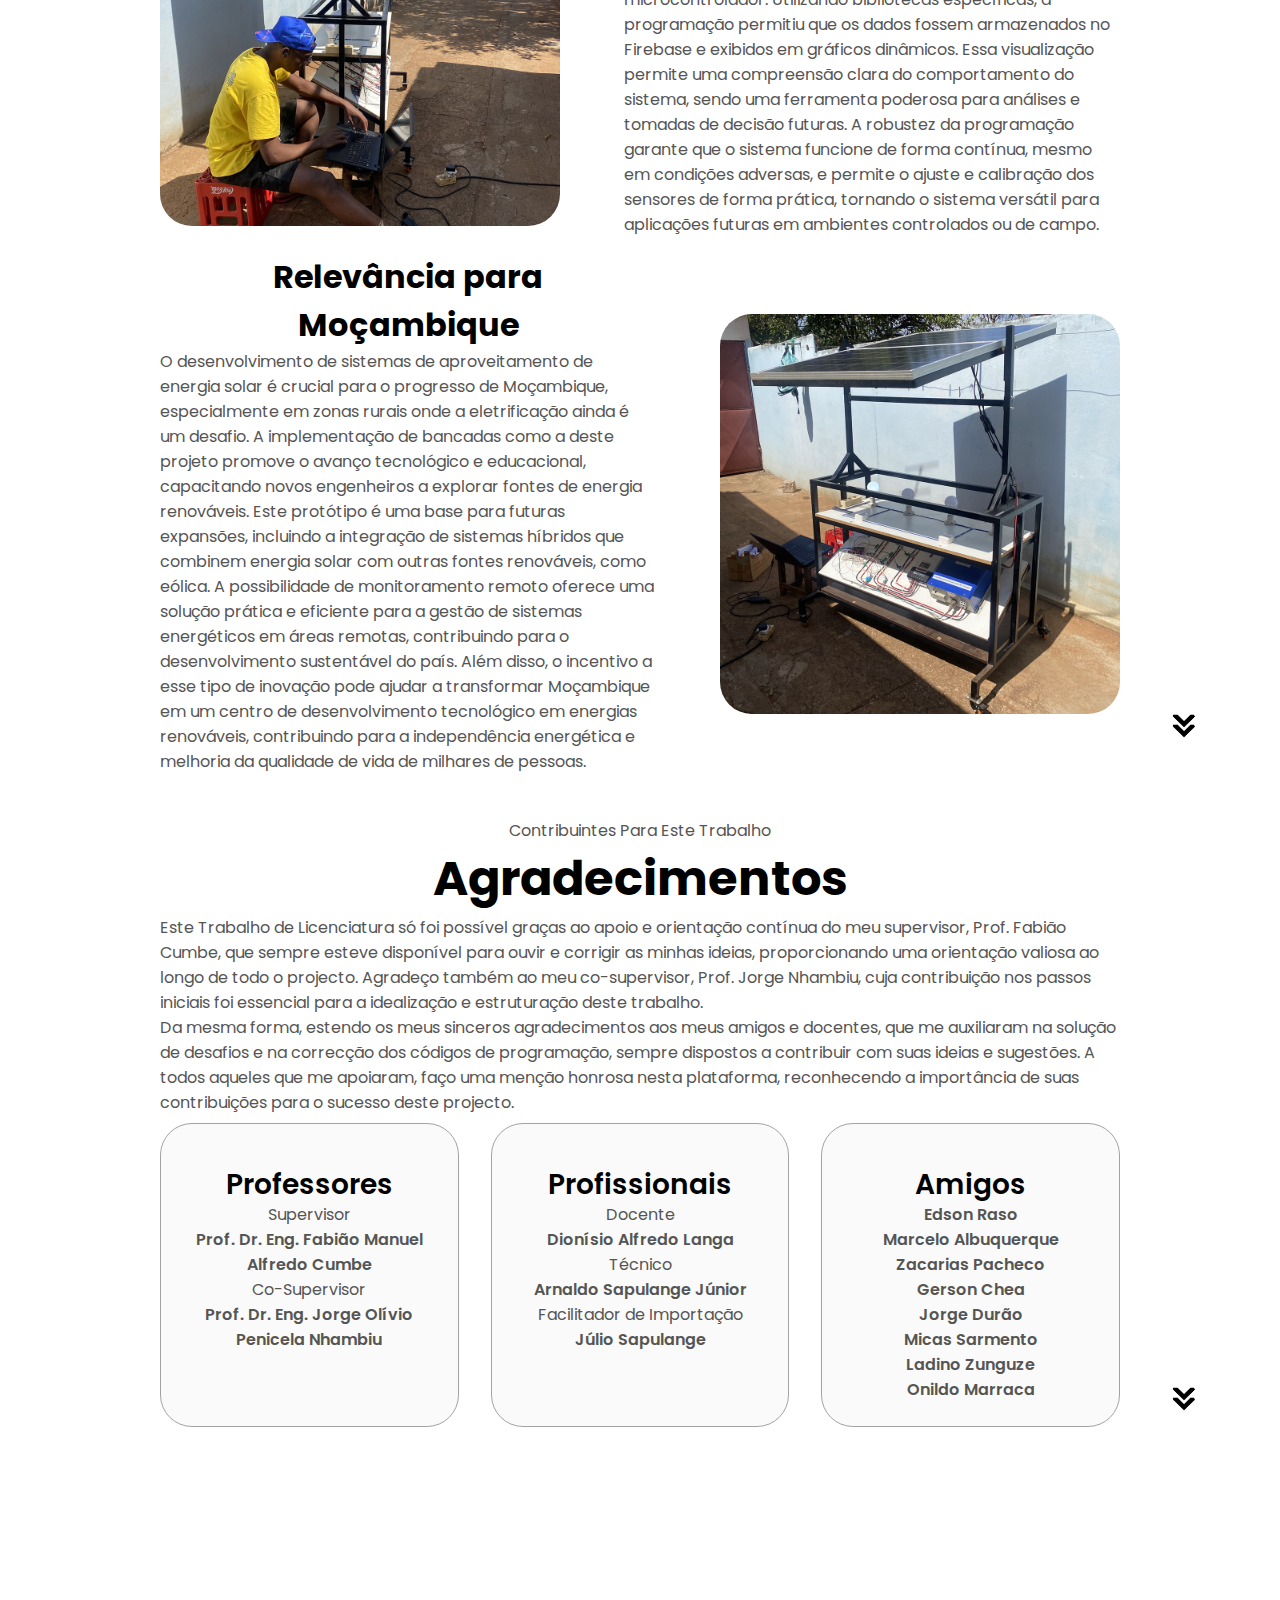
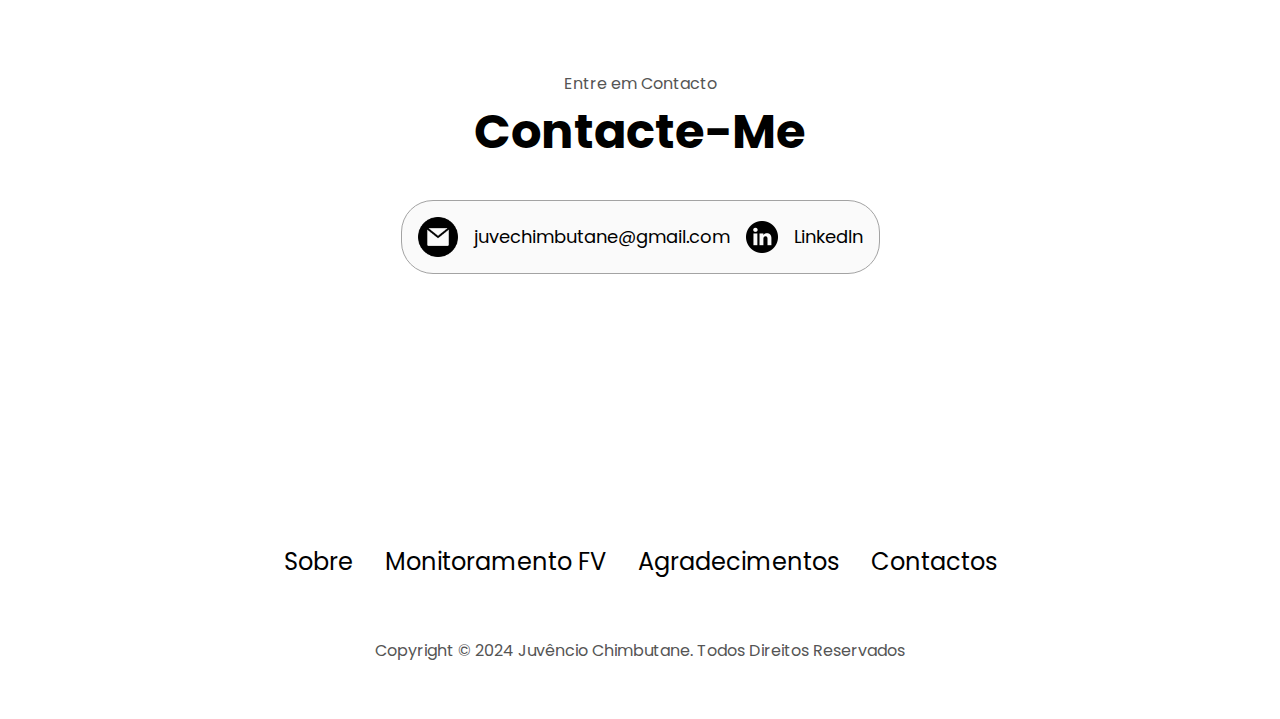
==== commit 10ec3f5b: "Update index.html" ====
--- a/index.html
+++ b/index.html
@@ -326,7 +326,7 @@
                 </div>
                 <p class="section__text__p1">Docente</p>
                 <div class="section__text">
-                    <p class="section__text__p1">Dionísio Landa</p>
+                    <p class="section__text__p1">Dionísio Alfredo Langa</p>
                 </div>
 
                 <p class="section__text__p1">Técnico</p>
